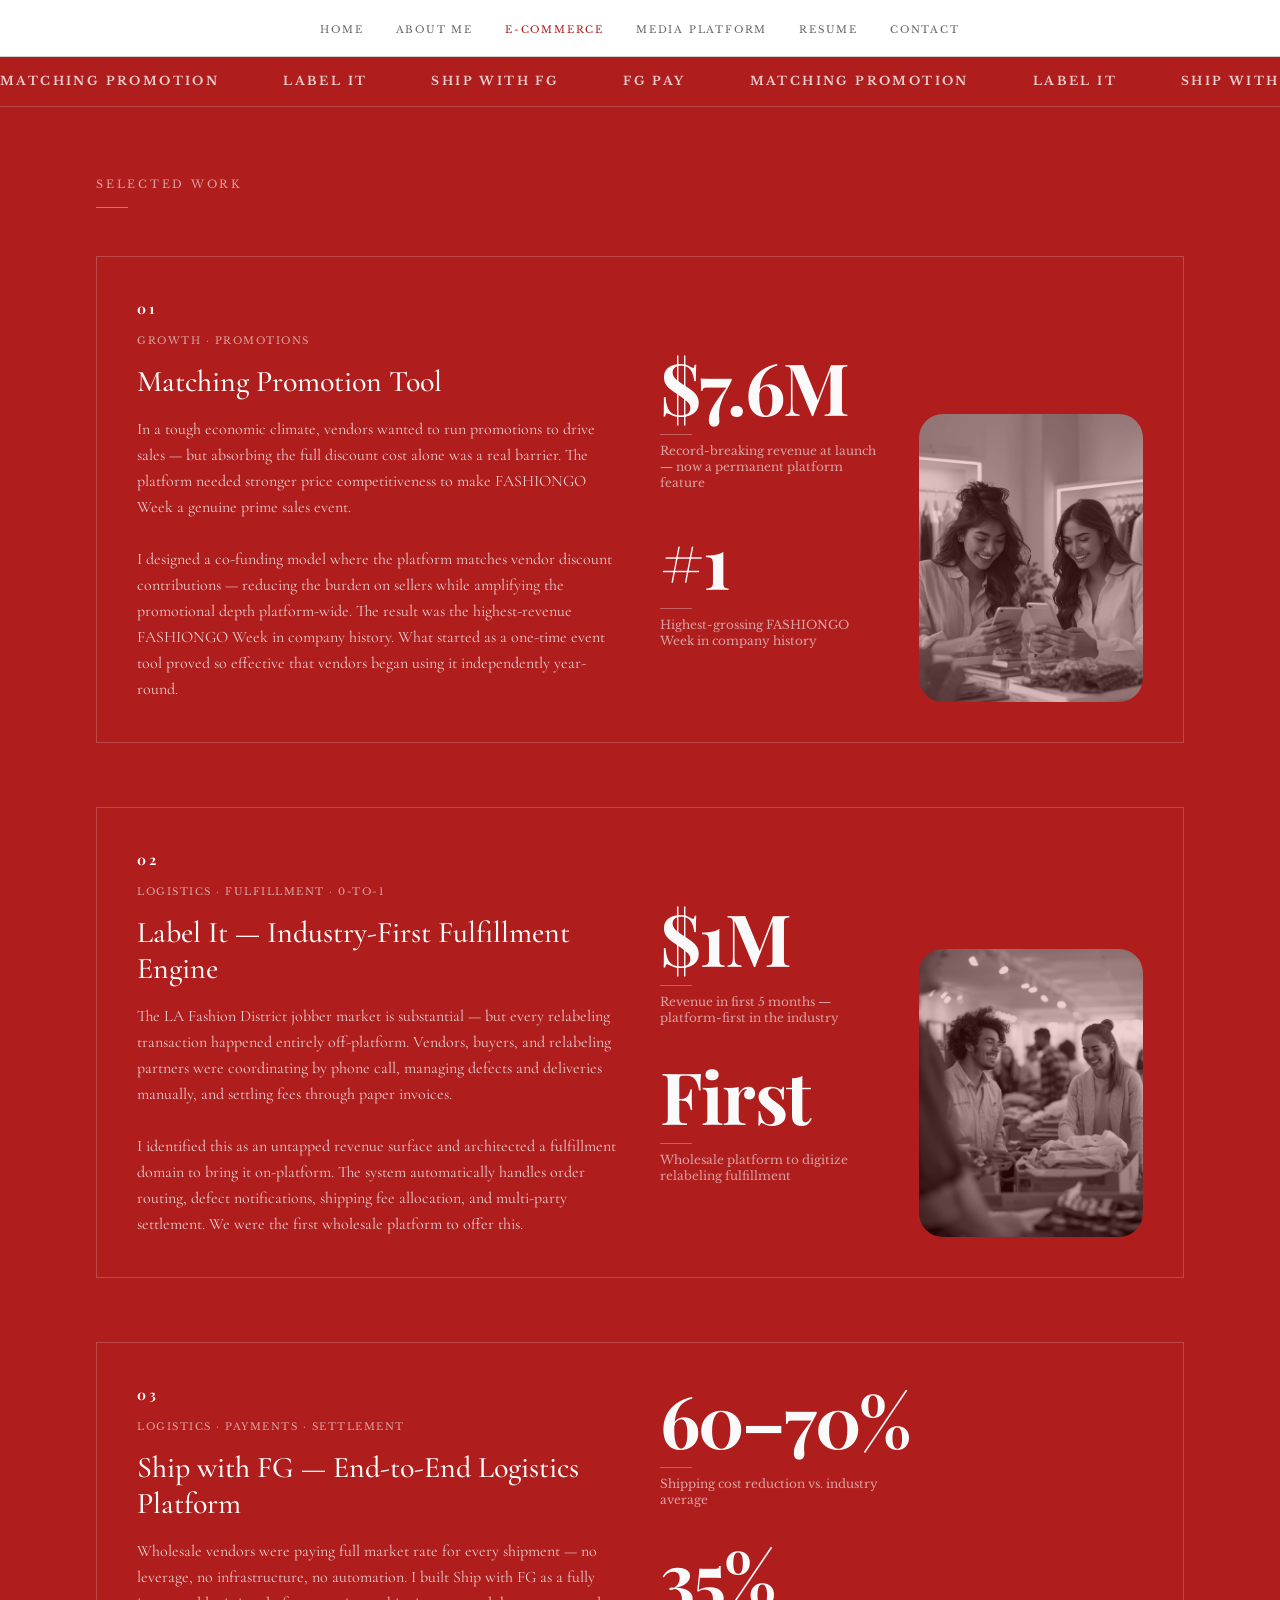
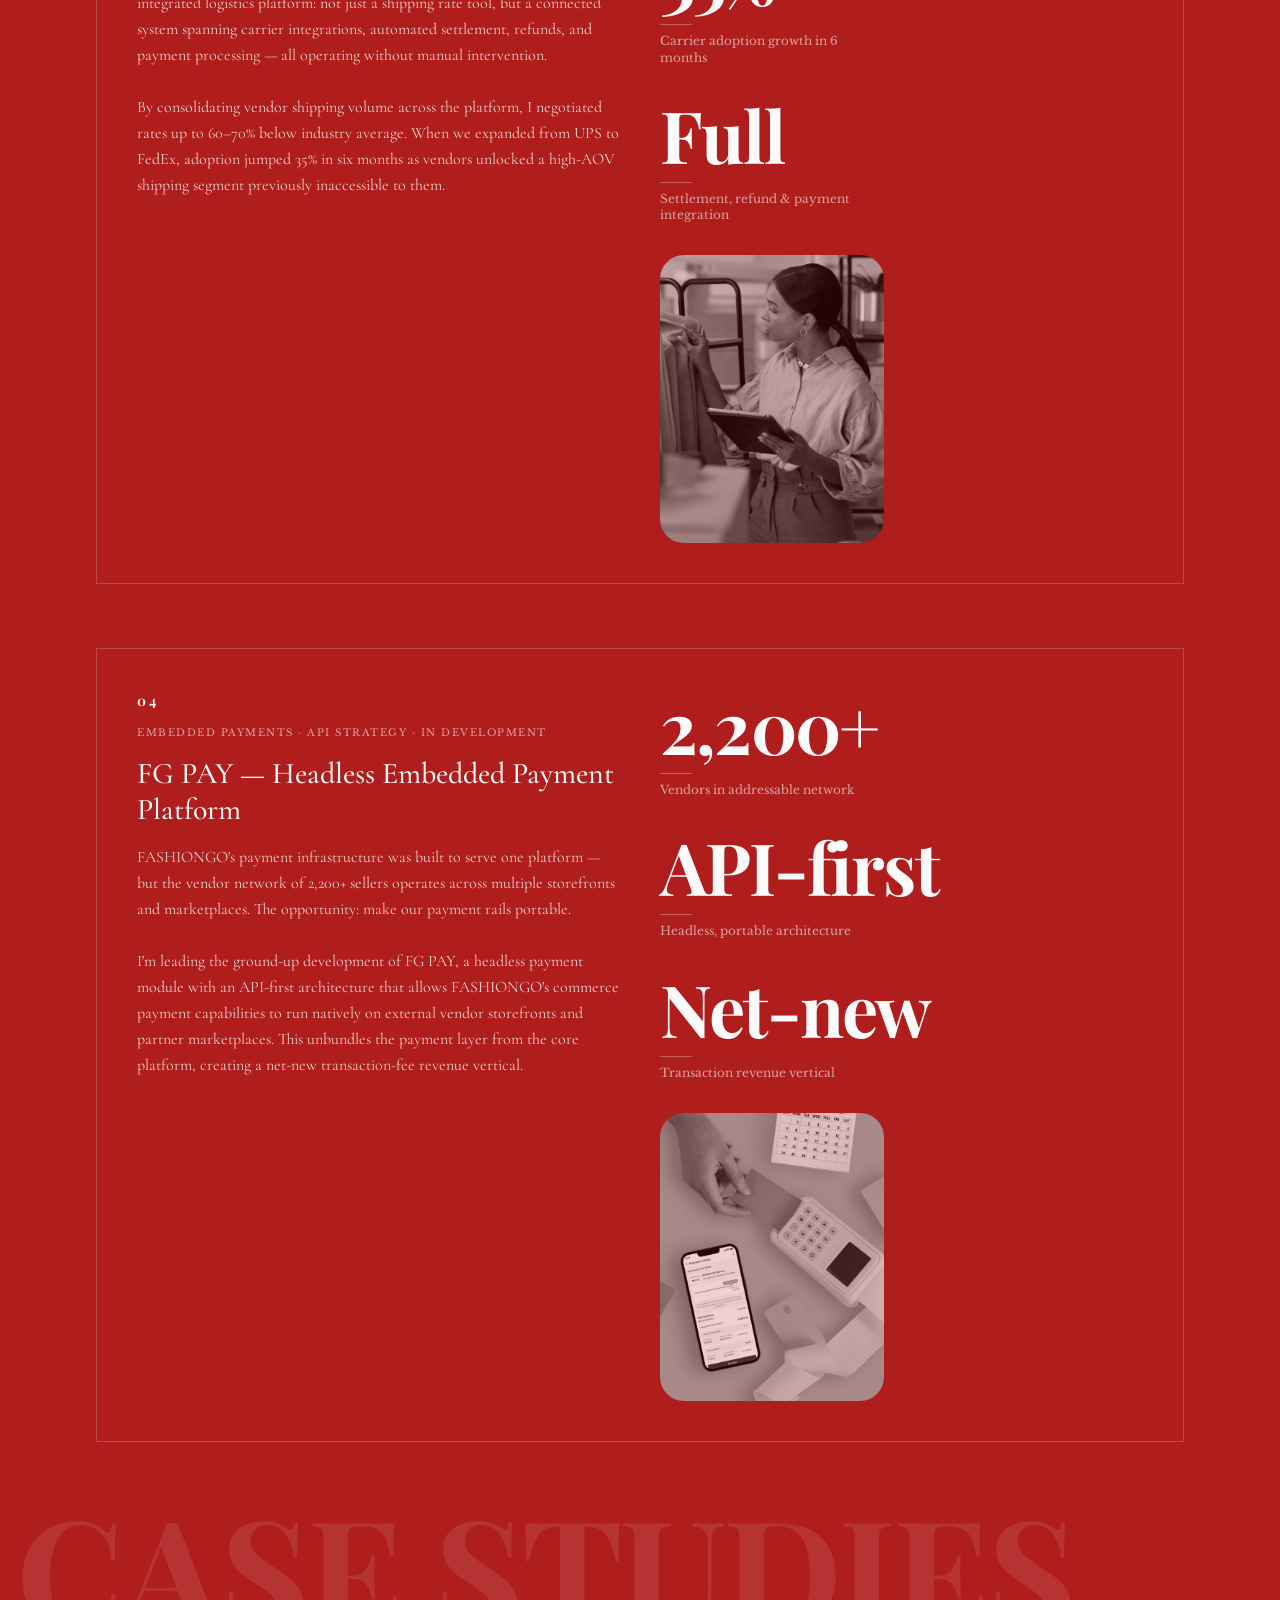
==== ecommerce/index.html @ 2a15b405 "Add portfolio site for GitHub Pages Static rebuild of the Lovable portfolio (Home, About, E-commerce" ====
<!doctype html>
<html lang="en">
<head>
  <meta charset="UTF-8">
  <meta name="viewport" content="width=device-width, initial-scale=1.0">
  <title>E-Commerce Case Studies | Jennie Ryu</title>
  <meta name="description" content="Jennie Ryu - Product Manager Portfolio. PM specializing in e-commerce, payment systems, subscription models, and content commerce.">
  <meta name="author" content="Youngjoo Jennie Ryu">
  <link rel="canonical" href="https://jennieryu.github.io/ecommerce/">
  <meta property="og:type" content="website">
  <meta property="og:url" content="https://jennieryu.github.io/ecommerce/">
  <meta property="og:title" content="E-Commerce Case Studies | Jennie Ryu">
  <meta property="og:description" content="Jennie Ryu - Product Manager Portfolio. PM specializing in e-commerce, payment systems, subscription models, and content commerce.">
  <meta property="og:image" content="https://jennieryu.github.io/og-image.png">
  <meta name="twitter:card" content="summary_large_image">
  <meta name="twitter:title" content="E-Commerce Case Studies | Jennie Ryu">
  <meta name="twitter:description" content="Jennie Ryu - Product Manager Portfolio. PM specializing in e-commerce, payment systems, subscription models, and content commerce.">
  <meta name="twitter:image" content="https://jennieryu.github.io/og-image.png">
  <link rel="icon" href="../favicon.ico">
  <link rel="preconnect" href="https://fonts.googleapis.com">
  <link rel="preconnect" href="https://fonts.gstatic.com" crossorigin>
  <link rel="stylesheet" href="https://fonts.googleapis.com/css2?family=Playfair+Display:ital,wght@0,400;0,500;0,600;0,700;0,800;0,900;1,400;1,500&family=Cormorant+Garamond:ital,wght@0,300;0,400;0,500;0,600;0,700;1,300;1,400&family=Libre+Baskerville:ital,wght@0,400;0,700;1,400&display=swap">
  <link rel="stylesheet" href="../assets/css/style.css">
  <script>document.documentElement.classList.add("js");</script>
</head>
<body class="ecommerce">
  <nav class="nav" aria-label="Main">
    <div class="nav__inner">
      <ul class="nav__list">
        <li><a class="nav__link" href="../">HOME</a></li>
        <li><a class="nav__link" href="../about/">ABOUT ME</a></li>
        <li><a class="nav__link is-active" aria-current="page" href="../ecommerce/">E-COMMERCE</a></li>
        <li><a class="nav__link" href="https://jennieryu.my.canva.site/youngjoo-ryu-media-platform" target="_blank" rel="noopener noreferrer">MEDIA PLATFORM</a></li>
        <li><a class="nav__link" href="../resume/">RESUME</a></li>
        <li><a class="nav__link" href="../contact/">CONTACT</a></li>
      </ul>
      <button class="nav__toggle" type="button" aria-label="Toggle menu" aria-expanded="false" aria-controls="mobile-menu">
        <svg class="icon-menu" width="18" height="18" viewBox="0 0 24 24" fill="none" stroke="currentColor" stroke-width="2" stroke-linecap="round" aria-hidden="true"><line x1="4" x2="20" y1="12" y2="12"/><line x1="4" x2="20" y1="6" y2="6"/><line x1="4" x2="20" y1="18" y2="18"/></svg>
        <svg class="icon-close" width="18" height="18" viewBox="0 0 24 24" fill="none" stroke="currentColor" stroke-width="2" stroke-linecap="round" aria-hidden="true"><path d="M18 6 6 18"/><path d="m6 6 12 12"/></svg>
      </button>
    </div>
    <div class="nav__mobile" id="mobile-menu">
      <ul>
        <li><a class="nav__link" href="../">HOME</a></li>
        <li><a class="nav__link" href="../about/">ABOUT ME</a></li>
        <li><a class="nav__link is-active" aria-current="page" href="../ecommerce/">E-COMMERCE</a></li>
        <li><a class="nav__link" href="https://jennieryu.my.canva.site/youngjoo-ryu-media-platform" target="_blank" rel="noopener noreferrer">MEDIA PLATFORM</a></li>
        <li><a class="nav__link" href="../resume/">RESUME</a></li>
        <li><a class="nav__link" href="../contact/">CONTACT</a></li>
      </ul>
    </div>
  </nav>

  <main class="page">
    <div class="marquee" aria-label="Jump to case study">
      <div class="marquee__track">
        <button class="marquee__item" type="button" data-scroll-to="matching-promotion">Matching Promotion</button>
        <button class="marquee__item" type="button" data-scroll-to="label-it">Label It</button>
        <button class="marquee__item" type="button" data-scroll-to="ship-with-fg">Ship with FG</button>
        <button class="marquee__item" type="button" data-scroll-to="fg-pay">FG Pay</button>
        <button class="marquee__item" type="button" data-scroll-to="matching-promotion" tabindex="-1" aria-hidden="true">Matching Promotion</button>
        <button class="marquee__item" type="button" data-scroll-to="label-it" tabindex="-1" aria-hidden="true">Label It</button>
        <button class="marquee__item" type="button" data-scroll-to="ship-with-fg" tabindex="-1" aria-hidden="true">Ship with FG</button>
        <button class="marquee__item" type="button" data-scroll-to="fg-pay" tabindex="-1" aria-hidden="true">FG Pay</button>
        <button class="marquee__item" type="button" data-scroll-to="matching-promotion" tabindex="-1" aria-hidden="true">Matching Promotion</button>
        <button class="marquee__item" type="button" data-scroll-to="label-it" tabindex="-1" aria-hidden="true">Label It</button>
        <button class="marquee__item" type="button" data-scroll-to="ship-with-fg" tabindex="-1" aria-hidden="true">Ship with FG</button>
        <button class="marquee__item" type="button" data-scroll-to="fg-pay" tabindex="-1" aria-hidden="true">FG Pay</button>
      </div>
    </div>

    <div class="eyebrow anim"><span>Selected Work</span></div>

    <div class="cases">
      <article class="case reveal" id="matching-promotion">
        <div class="case__body">
          <span class="case__num">01</span>
          <p class="case__tags">Growth · Promotions</p>
          <h3 class="case__title">Matching Promotion Tool</h3>
          <p class="case__text">In a tough economic climate, vendors wanted to run promotions to drive sales — but absorbing the full discount cost alone was a real barrier. The platform needed stronger price competitiveness to make FASHIONGO Week a genuine prime sales event.</p>
          <p class="case__text">I designed a co-funding model where the platform matches vendor discount contributions — reducing the burden on sellers while amplifying the promotional depth platform-wide. The result was the highest-revenue FASHIONGO Week in company history. What started as a one-time event tool proved so effective that vendors began using it independently year-round.</p>
        </div>
        <div class="case__aside">
          <div class="case__metrics">
            <div class="metric"><span class="metric__value">$7.6M</span><p class="metric__label">Record-breaking revenue at launch — now a permanent platform feature</p></div>
            <div class="metric"><span class="metric__value">#1</span><p class="metric__label">Highest-grossing FASHIONGO Week in company history</p></div>
          </div>
          <div class="case__media">
            <img src="../assets/img/case-matching-promo.jpg" alt="Matching Promotion Tool" loading="lazy">
          </div>
        </div>
      </article>
      <article class="case reveal" id="label-it">
        <div class="case__body">
          <span class="case__num">02</span>
          <p class="case__tags">Logistics · Fulfillment · 0-to-1</p>
          <h3 class="case__title">Label It — Industry-First Fulfillment Engine</h3>
          <p class="case__text">The LA Fashion District jobber market is substantial — but every relabeling transaction happened entirely off-platform. Vendors, buyers, and relabeling partners were coordinating by phone call, managing defects and deliveries manually, and settling fees through paper invoices.</p>
          <p class="case__text">I identified this as an untapped revenue surface and architected a fulfillment domain to bring it on-platform. The system automatically handles order routing, defect notifications, shipping fee allocation, and multi-party settlement. We were the first wholesale platform to offer this.</p>
        </div>
        <div class="case__aside">
          <div class="case__metrics">
            <div class="metric"><span class="metric__value">$1M</span><p class="metric__label">Revenue in first 5 months — platform-first in the industry</p></div>
            <div class="metric"><span class="metric__value">First</span><p class="metric__label">Wholesale platform to digitize relabeling fulfillment</p></div>
          </div>
          <div class="case__media">
            <img src="../assets/img/case-label-it.jpg" alt="Label It — Industry-First Fulfillment Engine" loading="lazy">
          </div>
        </div>
      </article>
      <article class="case reveal" id="ship-with-fg">
        <div class="case__body">
          <span class="case__num">03</span>
          <p class="case__tags">Logistics · Payments · Settlement</p>
          <h3 class="case__title">Ship with FG — End-to-End Logistics Platform</h3>
          <p class="case__text">Wholesale vendors were paying full market rate for every shipment — no leverage, no infrastructure, no automation. I built Ship with FG as a fully integrated logistics platform: not just a shipping rate tool, but a connected system spanning carrier integrations, automated settlement, refunds, and payment processing — all operating without manual intervention.</p>
          <p class="case__text">By consolidating vendor shipping volume across the platform, I negotiated rates up to 60–70% below industry average. When we expanded from UPS to FedEx, adoption jumped 35% in six months as vendors unlocked a high-AOV shipping segment previously inaccessible to them.</p>
        </div>
        <div class="case__aside">
          <div class="case__metrics">
            <div class="metric"><span class="metric__value">60–70%</span><p class="metric__label">Shipping cost reduction vs. industry average</p></div>
            <div class="metric"><span class="metric__value">35%</span><p class="metric__label">Carrier adoption growth in 6 months</p></div>
            <div class="metric"><span class="metric__value">Full</span><p class="metric__label">Settlement, refund &amp; payment integration</p></div>
          </div>
          <div class="case__media">
            <img src="../assets/img/case-ship-fg.png" alt="Ship with FG — End-to-End Logistics Platform" loading="lazy">
          </div>
        </div>
      </article>
      <article class="case reveal" id="fg-pay">
        <div class="case__body">
          <span class="case__num">04</span>
          <p class="case__tags">Embedded Payments · API Strategy · In Development</p>
          <h3 class="case__title">FG PAY — Headless Embedded Payment Platform</h3>
          <p class="case__text">FASHIONGO's payment infrastructure was built to serve one platform — but the vendor network of 2,200+ sellers operates across multiple storefronts and marketplaces. The opportunity: make our payment rails portable.</p>
          <p class="case__text">I'm leading the ground-up development of FG PAY, a headless payment module with an API-first architecture that allows FASHIONGO's commerce payment capabilities to run natively on external vendor storefronts and partner marketplaces. This unbundles the payment layer from the core platform, creating a net-new transaction-fee revenue vertical.</p>
        </div>
        <div class="case__aside">
          <div class="case__metrics">
            <div class="metric"><span class="metric__value">2,200+</span><p class="metric__label">Vendors in addressable network</p></div>
            <div class="metric"><span class="metric__value">API-first</span><p class="metric__label">Headless, portable architecture</p></div>
            <div class="metric"><span class="metric__value">Net-new</span><p class="metric__label">Transaction revenue vertical</p></div>
          </div>
          <div class="case__media">
            <img src="../assets/img/case-fg-pay.png" alt="FG PAY — Headless Embedded Payment Platform" loading="lazy">
          </div>
        </div>
      </article>
    </div>

    <div class="bleed anim" style="--delay: 0.2s; --from-y: 60px">
      <h1 class="bleed__title">Case Studies</h1>
    </div>
  </main>

  <script src="../assets/js/main.js"></script>
</body>
</html>
---- assets/css/style.css ----
/* ==========================================================================
   Jennie Ryu — Product Manager Portfolio
   ========================================================================== */

:root {
  --bg: #ffffff;
  --fg: #262626;
  --primary: #af1d1d;
  --primary-fg: #fafafa;
  --muted-fg: #666666;
  --border: #d1d1d1;

  --font-display: "Playfair Display", serif;
  --font-body: "Cormorant Garamond", serif;
  --font-accent: "Libre Baskerville", serif;

  --nav-h: 56px;
  --gutter: 24px;
  --ease: cubic-bezier(0.22, 1, 0.36, 1);
}

@media (min-width: 768px) {
  :root { --gutter: 64px; }
}

@media (min-width: 1024px) {
  :root { --gutter: 96px; }
}

*,
*::before,
*::after {
  box-sizing: border-box;
  margin: 0;
  padding: 0;
}

html {
  -webkit-text-size-adjust: 100%;
  scroll-behavior: smooth;
}

body {
  background: var(--bg);
  color: var(--fg);
  font-family: var(--font-body);
  line-height: 1.5;
  -webkit-font-smoothing: antialiased;
  -moz-osx-font-smoothing: grayscale;
  overflow-x: hidden;
}

img {
  display: block;
  max-width: 100%;
}

a {
  color: inherit;
  text-decoration: none;
}

button {
  font: inherit;
  color: inherit;
  background: none;
  border: 0;
  cursor: pointer;
}

ul {
  list-style: none;
}

:focus-visible {
  outline: 1px solid var(--primary);
  outline-offset: 4px;
}

/* --------------------------------------------------------------------------
   Navigation
   -------------------------------------------------------------------------- */

.nav {
  position: fixed;
  top: 0;
  left: 0;
  right: 0;
  z-index: 50;
  background: var(--bg);
  border-bottom: 1px solid var(--border);
}

.nav__inner {
  max-width: 1280px;
  height: var(--nav-h);
  margin: 0 auto;
  padding: 0 24px;
  display: flex;
  align-items: center;
  justify-content: space-between;
}

.nav__list {
  display: none;
  width: 100%;
  align-items: center;
  justify-content: center;
  gap: 32px;
}

.nav__link {
  font-family: var(--font-accent);
  font-size: 10px;
  letter-spacing: 0.18em;
  color: var(--muted-fg);
  transition: color 0.3s;
}

.nav__link:hover,
.nav__link.is-active {
  color: var(--primary);
}

.nav__toggle {
  display: flex;
  margin-left: auto;
  color: var(--fg);
}

.nav__toggle .icon-close,
.nav.is-open .nav__toggle .icon-menu {
  display: none;
}

.nav.is-open .nav__toggle .icon-close {
  display: block;
}

.nav__mobile {
  display: none;
  background: var(--bg);
  border-bottom: 1px solid var(--border);
  padding: 8px 24px 24px;
}

.nav.is-open .nav__mobile {
  display: block;
}

.nav__mobile ul {
  display: flex;
  flex-direction: column;
  gap: 20px;
}

@media (min-width: 768px) {
  .nav__inner { padding: 0 48px; }
  .nav__list { display: flex; }
  .nav__toggle,
  .nav.is-open .nav__mobile { display: none; }
}

/* --------------------------------------------------------------------------
   Shared building blocks
   -------------------------------------------------------------------------- */

.page {
  min-height: 100vh;
  min-height: 100svh;
  padding-top: var(--nav-h);
  display: flex;
  flex-direction: column;
}

.page__body {
  flex: 1;
  padding: 48px var(--gutter) 0;
}

@media (min-width: 768px) {
  .page__body { padding-top: 80px; }
}

.btn {
  display: inline-block;
  font-family: var(--font-accent);
  font-size: 11px;
  letter-spacing: 0.2em;
  text-transform: uppercase;
  color: var(--primary);
  border: 1px solid var(--primary);
  padding: 14px 40px;
  transition: background-color 0.3s, color 0.3s;
}

.btn:hover {
  background: var(--primary);
  color: var(--primary-fg);
}

.lead {
  font-family: var(--font-body);
  font-size: 18px;
  line-height: 1.625;
  color: var(--muted-fg);
  text-align: justify;
}

.lead + .lead {
  margin-top: 24px;
}

@media (min-width: 768px) {
  .lead { font-size: 20px; line-height: 28px; }
}

@media (min-width: 1024px) {
  .lead { font-size: 24px; line-height: 32px; }
}

/* Oversized title that bleeds off the bottom of the page */
.bleed {
  overflow: hidden;
  padding: 0 16px;
}

.bleed__title {
  font-family: var(--font-display);
  font-weight: 700;
  line-height: 0.82;
  letter-spacing: -0.02em;
  text-transform: uppercase;
  white-space: nowrap;
  color: var(--primary);
  font-size: 18vw;
}

/* --------------------------------------------------------------------------
   Motion
   -------------------------------------------------------------------------- */

@keyframes fade-up {
  from { opacity: 0; transform: translateY(var(--from-y, 30px)); }
  to { opacity: 1; transform: none; }
}

@keyframes fade-down {
  from { opacity: 0; transform: translateY(-30px); }
  to { opacity: 1; transform: none; }
}

@keyframes fade-in {
  from { opacity: 0; }
  to { opacity: 1; }
}

@keyframes slide-in {
  from { opacity: 0; transform: translateX(-40px); }
  to { opacity: 1; transform: none; }
}

@keyframes zoom-in {
  from { opacity: 0; transform: scale(var(--from-scale, 0.9)); }
  to { opacity: 1; transform: none; }
}

@keyframes grow-x {
  from { transform: scaleX(0); }
  to { transform: none; }
}

@keyframes grow-y {
  from { transform: scaleY(0); }
  to { transform: none; }
}

@keyframes spin-in {
  from { opacity: 0; transform: rotate(0deg); }
  to { opacity: 1; transform: rotate(45deg); }
}

@keyframes circle-in {
  from { opacity: 0; transform: scale(0.8); }
  to { opacity: 0.08; transform: none; }
}

@keyframes marquee {
  from { transform: translateX(0); }
  to { transform: translateX(-33.3333%); }
}

.anim {
  animation: var(--anim, fade-up) var(--dur, 0.9s) var(--ease) var(--delay, 0s) both;
}

/* Scroll-triggered reveal (only hides content when JS is running) */
.js .reveal {
  opacity: 0;
  transform: translateY(40px);
  transition: opacity 0.8s var(--ease), transform 0.8s var(--ease);
}

.js .reveal.is-visible {
  opacity: 1;
  transform: none;
}

@media (prefers-reduced-motion: reduce) {
  html { scroll-behavior: auto; }
  .anim { animation: none; }
  .js .reveal { opacity: 1; transform: none; transition: none; }
  .marquee__track { animation: none; }
}

/* --------------------------------------------------------------------------
   Home
   -------------------------------------------------------------------------- */

.hero {
  position: relative;
  min-height: 100vh;
  min-height: 100svh;
  padding-top: var(--nav-h);
  display: flex;
  flex-direction: column;
  justify-content: space-between;
  overflow: hidden;
}

.hero__deco {
  position: absolute;
  pointer-events: none;
}

.hero__deco--h,
.hero__deco--v {
  top: 112px;
  left: var(--gutter);
  background: var(--primary);
}

.hero__deco--h {
  width: 64px;
  height: 1px;
  transform-origin: left;
  --anim: grow-x;
  --dur: 1.2s;
  --delay: 0.3s;
}

.hero__deco--v {
  width: 1px;
  height: 64px;
  transform-origin: top;
  --anim: grow-y;
  --dur: 1.2s;
  --delay: 0.5s;
}

.hero__deco--line {
  bottom: 48px;
  right: var(--gutter);
  width: 96px;
  height: 1px;
  background: rgba(38, 38, 38, 0.2);
  transform-origin: right;
  --anim: grow-x;
  --dur: 1.2s;
  --delay: 1s;
}

.hero__deco--diamond {
  top: 160px;
  right: 48px;
  width: 12px;
  height: 12px;
  border: 1px solid rgba(175, 29, 29, 0.4);
  transform: rotate(45deg);
  --anim: spin-in;
  --delay: 1.2s;
}

.hero__deco--circle {
  bottom: -80px;
  left: -80px;
  width: 400px;
  height: 400px;
  border-radius: 50%;
  background: var(--primary);
  opacity: 0.08;
  --anim: circle-in;
  --dur: 1.5s;
  --delay: 0.6s;
}

@media (min-width: 768px) {
  .hero__deco--diamond { right: 112px; }
}

.hero__headline {
  width: 100%;
  overflow: hidden;
  padding: 32px 16px 0;
}

.hero__title {
  font-family: var(--font-display);
  font-weight: 400;
  font-size: 9.6vw;
  line-height: 0.85;
  letter-spacing: -0.02em;
  text-align: center;
  text-transform: uppercase;
  white-space: nowrap;
}

.hero__title span {
  display: inline-block;
  --from-y: 40px;
}

.hero__main {
  flex: 1;
  display: flex;
  align-items: center;
  justify-content: center;
  padding: 48px var(--gutter) 72px;
}

.hero__grid {
  width: 100%;
  max-width: 896px;
  display: grid;
  grid-template-columns: 1fr;
  gap: 32px;
  align-items: center;
}

.hero__name {
  font-family: var(--font-display);
  font-weight: 400;
  font-size: 60px;
  line-height: 1.05;
  letter-spacing: 0.01em;
}

.hero__name > span {
  display: block;
}

.hero__name em {
  font-style: italic;
  font-weight: 300;
  color: var(--primary);
}

.hero__rule {
  width: 48px;
  height: 2px;
  margin-top: 20px;
  background: var(--primary);
  transform-origin: left;
  --anim: grow-x;
  --delay: 1s;
}

.hero__photo-wrap {
  display: flex;
  justify-content: center;
}

.hero__photo {
  position: relative;
  width: 288px;
}

.hero__photo-ring,
.hero__photo img {
  width: 100%;
  aspect-ratio: 3 / 4;
  border-radius: 50% / 45%;
}

.hero__photo-ring {
  position: absolute;
  top: -16px;
  right: -16px;
  border: 1px solid rgba(175, 29, 29, 0.2);
  --anim: zoom-in;
  --from-scale: 0.9;
  --dur: 1.2s;
  --delay: 0.8s;
}

.hero__photo img {
  position: relative;
  z-index: 1;
  height: auto;
  object-fit: cover;
  object-position: top;
}

@media (min-width: 768px) {
  .hero__headline { padding-top: 48px; }
  .hero__grid { grid-template-columns: 1fr 1fr; }
  .hero__name { font-size: 72px; line-height: 1; }
  .hero__photo-wrap { justify-content: flex-end; }
  .hero__photo { width: 320px; }
  .hero__photo-ring { top: -24px; right: -24px; }
}

@media (min-width: 1024px) {
  .hero__title { font-size: 9.8vw; }
  .hero__name { font-size: 96px; }
  .hero__photo { width: 384px; }
}

/* --------------------------------------------------------------------------
   About
   -------------------------------------------------------------------------- */

.about__intro {
  padding: 40px var(--gutter) 0;
}

.about__heading {
  font-family: var(--font-display);
  font-weight: 400;
  font-size: 30px;
  line-height: 1.1;
  letter-spacing: 0.01em;
}

.about__actions {
  margin-top: 24px;
  display: flex;
  flex-wrap: wrap;
  align-items: center;
  gap: 24px;
}

.about__body {
  flex: 1;
  padding: 40px var(--gutter) 0;
}

.about .bleed,
.resume .bleed {
  margin-top: 48px;
}

@media (min-width: 768px) {
  .about__intro,
  .about__body { padding-top: 64px; }
  .about__heading { font-size: 36px; line-height: 40px; }
  .about .bleed__title { font-size: 15vw; }
}

@media (min-width: 1024px) {
  .about__heading { font-size: 48px; line-height: 1; }
  .about .bleed__title { font-size: 14vw; }
}

/* --------------------------------------------------------------------------
   E-commerce / Case studies
   -------------------------------------------------------------------------- */

.ecommerce {
  background: var(--primary);
  color: var(--primary-fg);
}

.marquee {
  position: sticky;
  top: var(--nav-h);
  z-index: 40;
  overflow: hidden;
  background: var(--primary);
  border-bottom: 1px solid rgba(250, 250, 250, 0.2);
}

.marquee__track {
  display: flex;
  width: max-content;
  padding: 16px 0;
  white-space: nowrap;
  animation: marquee 12s linear infinite;
}

.marquee:hover .marquee__track {
  animation-play-state: paused;
}

.marquee__item {
  flex-shrink: 0;
  margin-right: 64px;
  font-family: var(--font-accent);
  font-size: 12px;
  font-weight: 700;
  letter-spacing: 0.2em;
  text-transform: uppercase;
  color: rgba(250, 250, 250, 0.8);
  transition: color 0.2s;
}

.marquee__item:hover {
  color: var(--primary-fg);
}

.eyebrow {
  padding: 40px var(--gutter) 0;
}

.eyebrow span {
  font-family: var(--font-accent);
  font-size: 11px;
  letter-spacing: 0.25em;
  text-transform: uppercase;
  color: rgba(250, 250, 250, 0.6);
}

.eyebrow::after {
  content: "";
  display: block;
  width: 32px;
  height: 1px;
  margin-top: 12px;
  background: rgba(250, 250, 250, 0.4);
}

.cases {
  flex: 1;
  padding: 40px var(--gutter) 64px;
  display: grid;
  gap: 48px;
}

.case {
  border: 1px solid rgba(250, 250, 250, 0.2);
  padding: 32px;
  display: grid;
  gap: 40px;
  scroll-margin-top: calc(var(--nav-h) + 72px);
}

.case__num {
  font-family: var(--font-display);
  font-size: 14px;
  font-weight: 700;
  letter-spacing: 0.2em;
}

.case__tags {
  margin-top: 12px;
  font-family: var(--font-accent);
  font-size: 10px;
  letter-spacing: 0.15em;
  text-transform: uppercase;
  color: rgba(250, 250, 250, 0.6);
}

.case__title {
  margin-top: 16px;
  font-family: var(--font-body);
  font-size: 24px;
  font-weight: 500;
  line-height: 1.25;
}

.case__text {
  margin-top: 16px;
  font-family: var(--font-body);
  font-size: 16px;
  line-height: 1.625;
  color: rgba(250, 250, 250, 0.8);
}

.case__text + .case__text {
  margin-top: 1.625em;
}

.case__aside {
  display: flex;
  flex-wrap: wrap;
  align-items: center;
  justify-content: space-between;
  gap: 32px;
}

.case__metrics {
  display: flex;
  flex-direction: column;
  gap: 32px;
}

.metric__value {
  display: block;
  font-family: var(--font-display);
  font-size: 48px;
  font-weight: 700;
  line-height: 1;
  letter-spacing: -0.025em;
}

.metric__value::after {
  content: "";
  display: block;
  width: 32px;
  height: 1px;
  margin: 12px 0 8px;
  background: rgba(250, 250, 250, 0.3);
}

.metric__label {
  max-width: 220px;
  font-family: var(--font-accent);
  font-size: 12px;
  line-height: 1.35;
  color: rgba(250, 250, 250, 0.6);
}

.case__media {
  width: 160px;
  height: 208px;
  margin-left: auto;
  align-self: flex-end;
  border-radius: 24px;
  overflow: hidden;
  opacity: 0.8;
}

.case__media img {
  width: 100%;
  height: 100%;
  object-fit: cover;
  filter: grayscale(1);
}

.ecommerce .bleed__title {
  font-size: 16vw;
  color: rgba(250, 250, 250, 0.1);
}

@media (min-width: 768px) {
  .eyebrow { padding-top: 64px; }
  .cases { padding-top: 48px; gap: 64px; }
  .case { grid-template-columns: 1fr 1fr; padding: 40px; }
  .case__title { font-size: 30px; line-height: 36px; }
  .metric__value { font-size: 60px; }
  .case__media { width: 224px; height: 288px; margin-left: 0; }
  .ecommerce .bleed__title { font-size: 14vw; }
}

@media (min-width: 1024px) {
  .metric__value { font-size: 72px; }
  .ecommerce .bleed__title { font-size: 12vw; }
}

/* --------------------------------------------------------------------------
   Resume
   -------------------------------------------------------------------------- */

.resume__grid {
  display: grid;
  gap: 64px;
}

.resume__heading {
  margin-bottom: 40px;
  font-family: var(--font-display);
  font-size: 24px;
  font-weight: 700;
  line-height: 32px;
  letter-spacing: 0.05em;
}

.timeline {
  display: grid;
  gap: 40px;
}

.timeline__item {
  border-left: 2px solid rgba(175, 29, 29, 0.4);
  padding-left: 24px;
}

.timeline__date {
  font-family: var(--font-accent);
  font-size: 10px;
  letter-spacing: 0.2em;
  text-transform: uppercase;
  color: var(--muted-fg);
}

.timeline__title {
  margin-top: 6px;
  font-family: var(--font-display);
  font-size: 18px;
  font-weight: 600;
  line-height: 1.55;
}

.timeline__meta {
  margin-top: 4px;
  font-family: var(--font-body);
  font-size: 16px;
  color: var(--muted-fg);
}

.timeline__meta--tight {
  margin-top: 2px;
}

.resume__download {
  margin-top: 48px;
}

.resume .bleed__title {
  font-size: 16vw;
}

@media (min-width: 768px) {
  .resume__heading { font-size: 30px; line-height: 36px; }
  .resume .bleed__title { font-size: 14vw; }
}

@media (min-width: 1024px) {
  .resume__grid { grid-template-columns: 1fr 1fr; gap: 96px; }
  .resume .bleed__title { font-size: 12vw; }
}

/* --------------------------------------------------------------------------
   Contact
   -------------------------------------------------------------------------- */

.contact__inner {
  max-width: 576px;
}

.contact__actions {
  margin-top: 48px;
}

.contact__email {
  display: inline-block;
  margin-top: 24px;
  font-family: var(--font-accent);
  font-size: 14px;
  letter-spacing: 0.1em;
  color: var(--muted-fg);
  transition: color 0.3s;
}

.contact__email:hover {
  color: var(--primary);
}

@media (min-width: 768px) {
  .contact .bleed__title { font-size: 16vw; }
}

@media (min-width: 1024px) {
  .contact .bleed__title { font-size: 14vw; }
}

/* --------------------------------------------------------------------------
   404
   -------------------------------------------------------------------------- */

.notfound__code {
  font-family: var(--font-display);
  font-size: 96px;
  line-height: 1;
  color: var(--primary);
}

.notfound__text {
  margin: 16px 0 40px;
}
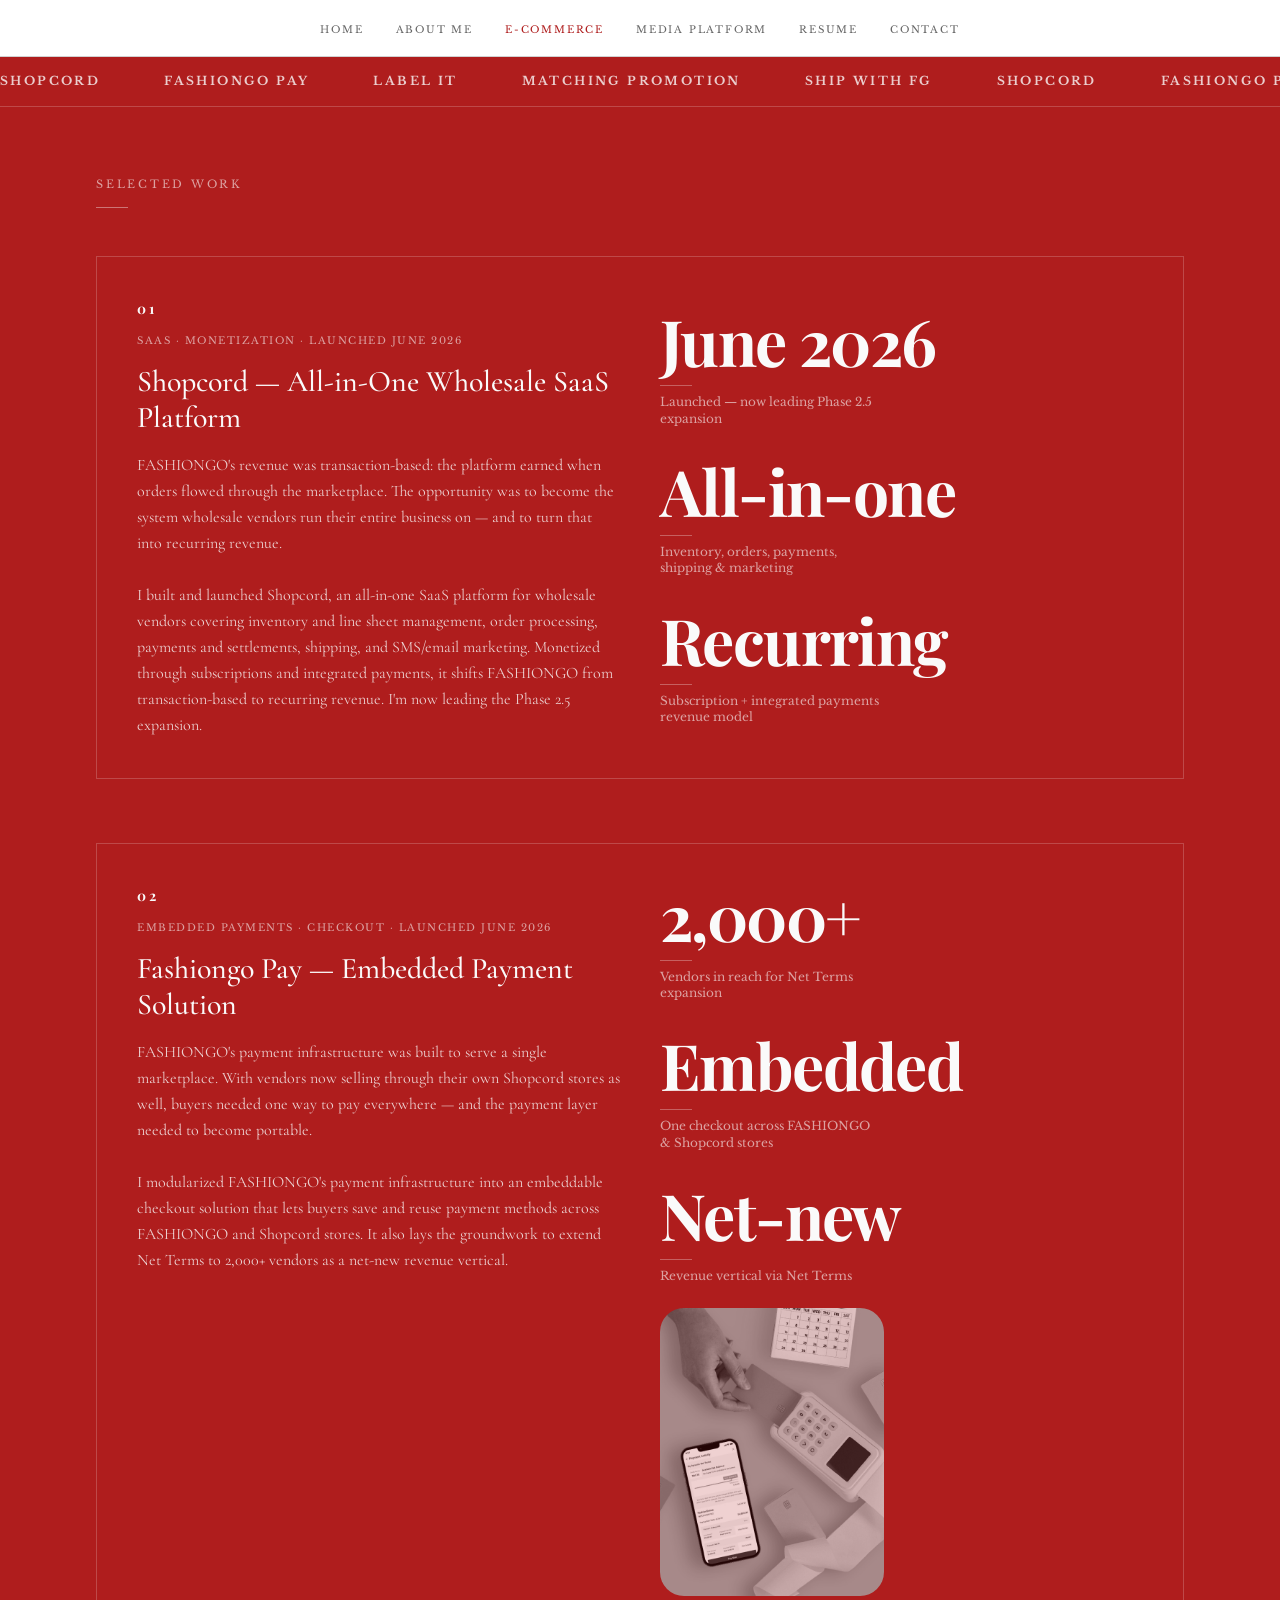
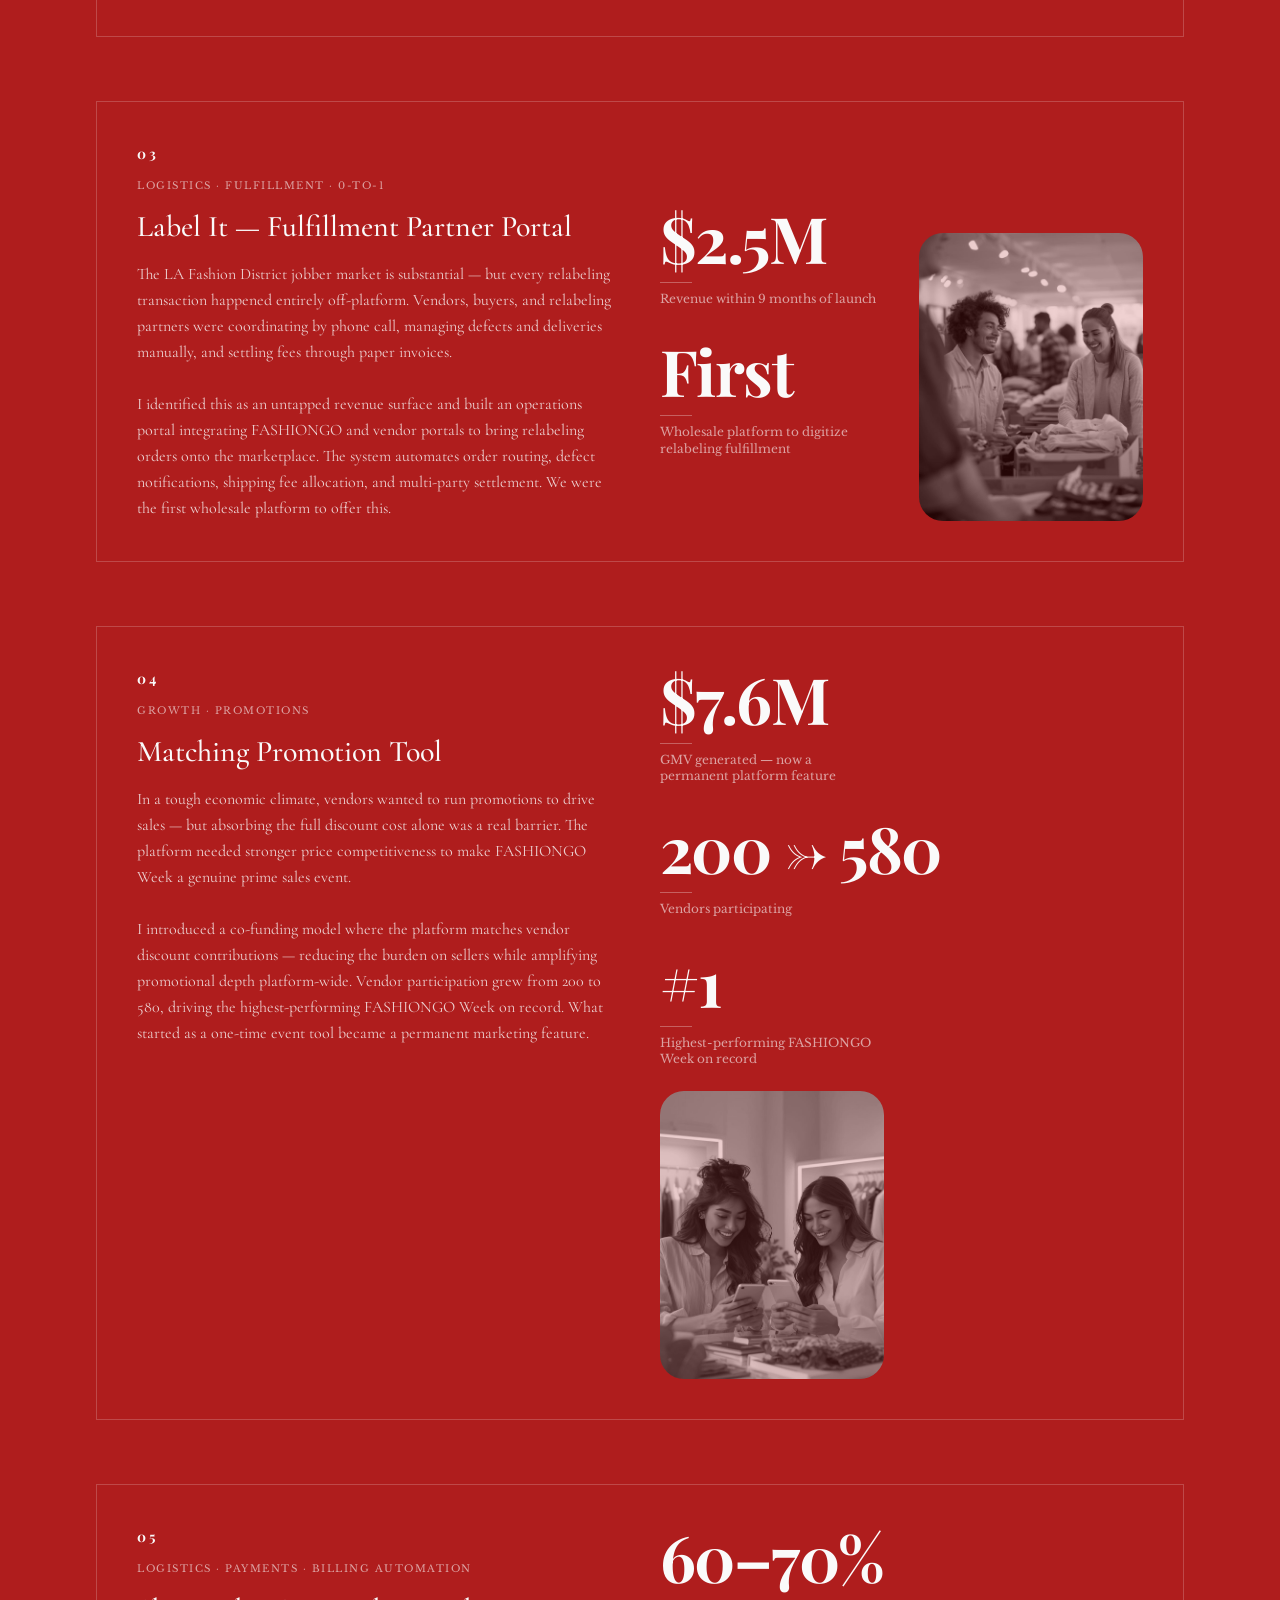
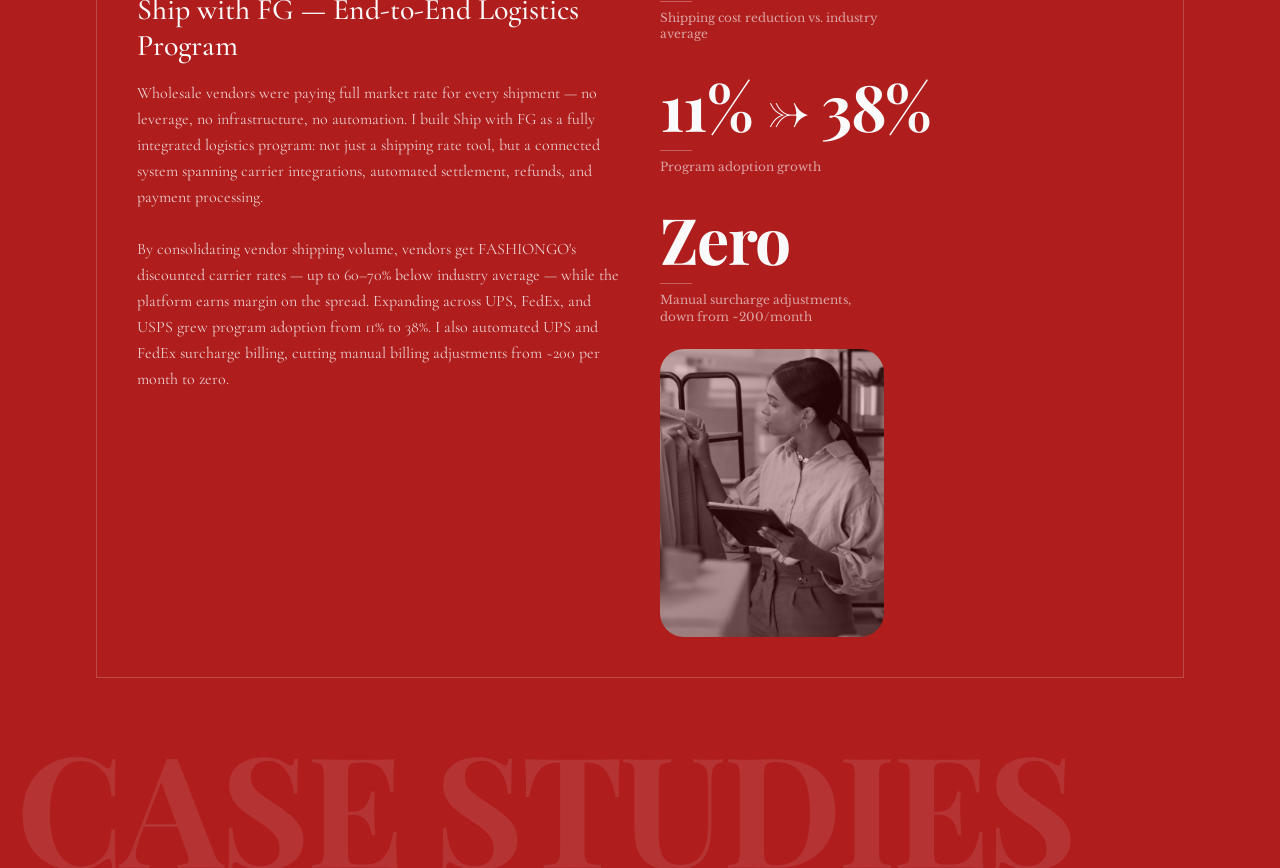
==== commit 41422d26: "Update content to latest resume - Replace downloadable resume PDF with the latest version - Add Shop" ====
--- a/ecommerce/index.html
+++ b/ecommerce/index.html
@@ -54,95 +54,115 @@
   <main class="page">
     <div class="marquee" aria-label="Jump to case study">
       <div class="marquee__track">
+        <button class="marquee__item" type="button" data-scroll-to="shopcord">Shopcord</button>
+        <button class="marquee__item" type="button" data-scroll-to="fashiongo-pay">Fashiongo Pay</button>
+        <button class="marquee__item" type="button" data-scroll-to="label-it">Label It</button>
         <button class="marquee__item" type="button" data-scroll-to="matching-promotion">Matching Promotion</button>
-        <button class="marquee__item" type="button" data-scroll-to="label-it">Label It</button>
         <button class="marquee__item" type="button" data-scroll-to="ship-with-fg">Ship with FG</button>
-        <button class="marquee__item" type="button" data-scroll-to="fg-pay">FG Pay</button>
+        <button class="marquee__item" type="button" data-scroll-to="shopcord" tabindex="-1" aria-hidden="true">Shopcord</button>
+        <button class="marquee__item" type="button" data-scroll-to="fashiongo-pay" tabindex="-1" aria-hidden="true">Fashiongo Pay</button>
+        <button class="marquee__item" type="button" data-scroll-to="label-it" tabindex="-1" aria-hidden="true">Label It</button>
         <button class="marquee__item" type="button" data-scroll-to="matching-promotion" tabindex="-1" aria-hidden="true">Matching Promotion</button>
+        <button class="marquee__item" type="button" data-scroll-to="ship-with-fg" tabindex="-1" aria-hidden="true">Ship with FG</button>
+        <button class="marquee__item" type="button" data-scroll-to="shopcord" tabindex="-1" aria-hidden="true">Shopcord</button>
+        <button class="marquee__item" type="button" data-scroll-to="fashiongo-pay" tabindex="-1" aria-hidden="true">Fashiongo Pay</button>
         <button class="marquee__item" type="button" data-scroll-to="label-it" tabindex="-1" aria-hidden="true">Label It</button>
+        <button class="marquee__item" type="button" data-scroll-to="matching-promotion" tabindex="-1" aria-hidden="true">Matching Promotion</button>
         <button class="marquee__item" type="button" data-scroll-to="ship-with-fg" tabindex="-1" aria-hidden="true">Ship with FG</button>
-        <button class="marquee__item" type="button" data-scroll-to="fg-pay" tabindex="-1" aria-hidden="true">FG Pay</button>
-        <button class="marquee__item" type="button" data-scroll-to="matching-promotion" tabindex="-1" aria-hidden="true">Matching Promotion</button>
-        <button class="marquee__item" type="button" data-scroll-to="label-it" tabindex="-1" aria-hidden="true">Label It</button>
-        <button class="marquee__item" type="button" data-scroll-to="ship-with-fg" tabindex="-1" aria-hidden="true">Ship with FG</button>
-        <button class="marquee__item" type="button" data-scroll-to="fg-pay" tabindex="-1" aria-hidden="true">FG Pay</button>
       </div>
     </div>
 
     <div class="eyebrow anim"><span>Selected Work</span></div>
 
     <div class="cases">
+      <article class="case reveal" id="shopcord">
+        <div class="case__body">
+          <span class="case__num">01</span>
+          <p class="case__tags">SaaS · Monetization · Launched June 2026</p>
+          <h3 class="case__title">Shopcord — All-in-One Wholesale SaaS Platform</h3>
+          <p class="case__text">FASHIONGO's revenue was transaction-based: the platform earned when orders flowed through the marketplace. The opportunity was to become the system wholesale vendors run their entire business on — and to turn that into recurring revenue.</p>
+          <p class="case__text">I built and launched Shopcord, an all-in-one SaaS platform for wholesale vendors covering inventory and line sheet management, order processing, payments and settlements, shipping, and SMS/email marketing. Monetized through subscriptions and integrated payments, it shifts FASHIONGO from transaction-based to recurring revenue. I'm now leading the Phase 2.5 expansion.</p>
+        </div>
+        <div class="case__aside">
+          <div class="case__metrics">
+            <div class="metric"><span class="metric__value">June 2026</span><p class="metric__label">Launched — now leading Phase 2.5 expansion</p></div>
+            <div class="metric"><span class="metric__value">All-in-one</span><p class="metric__label">Inventory, orders, payments, shipping &amp; marketing</p></div>
+            <div class="metric"><span class="metric__value">Recurring</span><p class="metric__label">Subscription + integrated payments revenue model</p></div>
+          </div>
+        </div>
+      </article>
+      <article class="case reveal" id="fashiongo-pay">
+        <div class="case__body">
+          <span class="case__num">02</span>
+          <p class="case__tags">Embedded Payments · Checkout · Launched June 2026</p>
+          <h3 class="case__title">Fashiongo Pay — Embedded Payment Solution</h3>
+          <p class="case__text">FASHIONGO's payment infrastructure was built to serve a single marketplace. With vendors now selling through their own Shopcord stores as well, buyers needed one way to pay everywhere — and the payment layer needed to become portable.</p>
+          <p class="case__text">I modularized FASHIONGO's payment infrastructure into an embeddable checkout solution that lets buyers save and reuse payment methods across FASHIONGO and Shopcord stores. It also lays the groundwork to extend Net Terms to 2,000+ vendors as a net-new revenue vertical.</p>
+        </div>
+        <div class="case__aside">
+          <div class="case__metrics">
+            <div class="metric"><span class="metric__value">2,000+</span><p class="metric__label">Vendors in reach for Net Terms expansion</p></div>
+            <div class="metric"><span class="metric__value">Embedded</span><p class="metric__label">One checkout across FASHIONGO &amp; Shopcord stores</p></div>
+            <div class="metric"><span class="metric__value">Net-new</span><p class="metric__label">Revenue vertical via Net Terms</p></div>
+          </div>
+          <div class="case__media">
+            <img src="../assets/img/case-fg-pay.png" alt="Fashiongo Pay — Embedded Payment Solution" loading="lazy">
+          </div>
+        </div>
+      </article>
+      <article class="case reveal" id="label-it">
+        <div class="case__body">
+          <span class="case__num">03</span>
+          <p class="case__tags">Logistics · Fulfillment · 0-to-1</p>
+          <h3 class="case__title">Label It — Fulfillment Partner Portal</h3>
+          <p class="case__text">The LA Fashion District jobber market is substantial — but every relabeling transaction happened entirely off-platform. Vendors, buyers, and relabeling partners were coordinating by phone call, managing defects and deliveries manually, and settling fees through paper invoices.</p>
+          <p class="case__text">I identified this as an untapped revenue surface and built an operations portal integrating FASHIONGO and vendor portals to bring relabeling orders onto the marketplace. The system automates order routing, defect notifications, shipping fee allocation, and multi-party settlement. We were the first wholesale platform to offer this.</p>
+        </div>
+        <div class="case__aside">
+          <div class="case__metrics">
+            <div class="metric"><span class="metric__value">$2.5M</span><p class="metric__label">Revenue within 9 months of launch</p></div>
+            <div class="metric"><span class="metric__value">First</span><p class="metric__label">Wholesale platform to digitize relabeling fulfillment</p></div>
+          </div>
+          <div class="case__media">
+            <img src="../assets/img/case-label-it.jpg" alt="Label It — Fulfillment Partner Portal" loading="lazy">
+          </div>
+        </div>
+      </article>
       <article class="case reveal" id="matching-promotion">
         <div class="case__body">
-          <span class="case__num">01</span>
+          <span class="case__num">04</span>
           <p class="case__tags">Growth · Promotions</p>
           <h3 class="case__title">Matching Promotion Tool</h3>
           <p class="case__text">In a tough economic climate, vendors wanted to run promotions to drive sales — but absorbing the full discount cost alone was a real barrier. The platform needed stronger price competitiveness to make FASHIONGO Week a genuine prime sales event.</p>
-          <p class="case__text">I designed a co-funding model where the platform matches vendor discount contributions — reducing the burden on sellers while amplifying the promotional depth platform-wide. The result was the highest-revenue FASHIONGO Week in company history. What started as a one-time event tool proved so effective that vendors began using it independently year-round.</p>
+          <p class="case__text">I introduced a co-funding model where the platform matches vendor discount contributions — reducing the burden on sellers while amplifying promotional depth platform-wide. Vendor participation grew from 200 to 580, driving the highest-performing FASHIONGO Week on record. What started as a one-time event tool became a permanent marketing feature.</p>
         </div>
         <div class="case__aside">
           <div class="case__metrics">
-            <div class="metric"><span class="metric__value">$7.6M</span><p class="metric__label">Record-breaking revenue at launch — now a permanent platform feature</p></div>
-            <div class="metric"><span class="metric__value">#1</span><p class="metric__label">Highest-grossing FASHIONGO Week in company history</p></div>
+            <div class="metric"><span class="metric__value">$7.6M</span><p class="metric__label">GMV generated — now a permanent platform feature</p></div>
+            <div class="metric"><span class="metric__value">200 → 580</span><p class="metric__label">Vendors participating</p></div>
+            <div class="metric"><span class="metric__value">#1</span><p class="metric__label">Highest-performing FASHIONGO Week on record</p></div>
           </div>
           <div class="case__media">
             <img src="../assets/img/case-matching-promo.jpg" alt="Matching Promotion Tool" loading="lazy">
           </div>
         </div>
       </article>
-      <article class="case reveal" id="label-it">
-        <div class="case__body">
-          <span class="case__num">02</span>
-          <p class="case__tags">Logistics · Fulfillment · 0-to-1</p>
-          <h3 class="case__title">Label It — Industry-First Fulfillment Engine</h3>
-          <p class="case__text">The LA Fashion District jobber market is substantial — but every relabeling transaction happened entirely off-platform. Vendors, buyers, and relabeling partners were coordinating by phone call, managing defects and deliveries manually, and settling fees through paper invoices.</p>
-          <p class="case__text">I identified this as an untapped revenue surface and architected a fulfillment domain to bring it on-platform. The system automatically handles order routing, defect notifications, shipping fee allocation, and multi-party settlement. We were the first wholesale platform to offer this.</p>
-        </div>
-        <div class="case__aside">
-          <div class="case__metrics">
-            <div class="metric"><span class="metric__value">$1M</span><p class="metric__label">Revenue in first 5 months — platform-first in the industry</p></div>
-            <div class="metric"><span class="metric__value">First</span><p class="metric__label">Wholesale platform to digitize relabeling fulfillment</p></div>
-          </div>
-          <div class="case__media">
-            <img src="../assets/img/case-label-it.jpg" alt="Label It — Industry-First Fulfillment Engine" loading="lazy">
-          </div>
-        </div>
-      </article>
       <article class="case reveal" id="ship-with-fg">
         <div class="case__body">
-          <span class="case__num">03</span>
-          <p class="case__tags">Logistics · Payments · Settlement</p>
-          <h3 class="case__title">Ship with FG — End-to-End Logistics Platform</h3>
-          <p class="case__text">Wholesale vendors were paying full market rate for every shipment — no leverage, no infrastructure, no automation. I built Ship with FG as a fully integrated logistics platform: not just a shipping rate tool, but a connected system spanning carrier integrations, automated settlement, refunds, and payment processing — all operating without manual intervention.</p>
-          <p class="case__text">By consolidating vendor shipping volume across the platform, I negotiated rates up to 60–70% below industry average. When we expanded from UPS to FedEx, adoption jumped 35% in six months as vendors unlocked a high-AOV shipping segment previously inaccessible to them.</p>
+          <span class="case__num">05</span>
+          <p class="case__tags">Logistics · Payments · Billing Automation</p>
+          <h3 class="case__title">Ship with FG — End-to-End Logistics Program</h3>
+          <p class="case__text">Wholesale vendors were paying full market rate for every shipment — no leverage, no infrastructure, no automation. I built Ship with FG as a fully integrated logistics program: not just a shipping rate tool, but a connected system spanning carrier integrations, automated settlement, refunds, and payment processing.</p>
+          <p class="case__text">By consolidating vendor shipping volume, vendors get FASHIONGO's discounted carrier rates — up to 60–70% below industry average — while the platform earns margin on the spread. Expanding across UPS, FedEx, and USPS grew program adoption from 11% to 38%. I also automated UPS and FedEx surcharge billing, cutting manual billing adjustments from ~200 per month to zero.</p>
         </div>
         <div class="case__aside">
           <div class="case__metrics">
             <div class="metric"><span class="metric__value">60–70%</span><p class="metric__label">Shipping cost reduction vs. industry average</p></div>
-            <div class="metric"><span class="metric__value">35%</span><p class="metric__label">Carrier adoption growth in 6 months</p></div>
-            <div class="metric"><span class="metric__value">Full</span><p class="metric__label">Settlement, refund &amp; payment integration</p></div>
+            <div class="metric"><span class="metric__value">11% → 38%</span><p class="metric__label">Program adoption growth</p></div>
+            <div class="metric"><span class="metric__value">Zero</span><p class="metric__label">Manual surcharge adjustments, down from ~200/month</p></div>
           </div>
           <div class="case__media">
-            <img src="../assets/img/case-ship-fg.png" alt="Ship with FG — End-to-End Logistics Platform" loading="lazy">
-          </div>
-        </div>
-      </article>
-      <article class="case reveal" id="fg-pay">
-        <div class="case__body">
-          <span class="case__num">04</span>
-          <p class="case__tags">Embedded Payments · API Strategy · In Development</p>
-          <h3 class="case__title">FG PAY — Headless Embedded Payment Platform</h3>
-          <p class="case__text">FASHIONGO's payment infrastructure was built to serve one platform — but the vendor network of 2,200+ sellers operates across multiple storefronts and marketplaces. The opportunity: make our payment rails portable.</p>
-          <p class="case__text">I'm leading the ground-up development of FG PAY, a headless payment module with an API-first architecture that allows FASHIONGO's commerce payment capabilities to run natively on external vendor storefronts and partner marketplaces. This unbundles the payment layer from the core platform, creating a net-new transaction-fee revenue vertical.</p>
-        </div>
-        <div class="case__aside">
-          <div class="case__metrics">
-            <div class="metric"><span class="metric__value">2,200+</span><p class="metric__label">Vendors in addressable network</p></div>
-            <div class="metric"><span class="metric__value">API-first</span><p class="metric__label">Headless, portable architecture</p></div>
-            <div class="metric"><span class="metric__value">Net-new</span><p class="metric__label">Transaction revenue vertical</p></div>
-          </div>
-          <div class="case__media">
-            <img src="../assets/img/case-fg-pay.png" alt="FG PAY — Headless Embedded Payment Platform" loading="lazy">
+            <img src="../assets/img/case-ship-fg.png" alt="Ship with FG — End-to-End Logistics Program" loading="lazy">
           </div>
         </div>
       </article>
--- a/assets/css/style.css
+++ b/assets/css/style.css
@@ -685,7 +685,7 @@
   flex-wrap: wrap;
   align-items: center;
   justify-content: space-between;
-  gap: 32px;
+  gap: 24px;
 }
 
 .case__metrics {
@@ -753,7 +753,7 @@
 }
 
 @media (min-width: 1024px) {
-  .metric__value { font-size: 72px; }
+  .metric__value { font-size: 64px; }
   .ecommerce .bleed__title { font-size: 12vw; }
 }
 
@@ -810,6 +810,28 @@
 
 .timeline__meta--tight {
   margin-top: 2px;
+}
+
+.resume__heading--spaced {
+  margin-top: 64px;
+}
+
+.skills {
+  display: grid;
+  gap: 24px;
+}
+
+.skill {
+  border-left: 2px solid rgba(175, 29, 29, 0.4);
+  padding-left: 24px;
+}
+
+.skill__list {
+  margin-top: 6px;
+  font-family: var(--font-body);
+  font-size: 16px;
+  line-height: 1.5;
+  color: var(--muted-fg);
 }
 
 .resume__download {
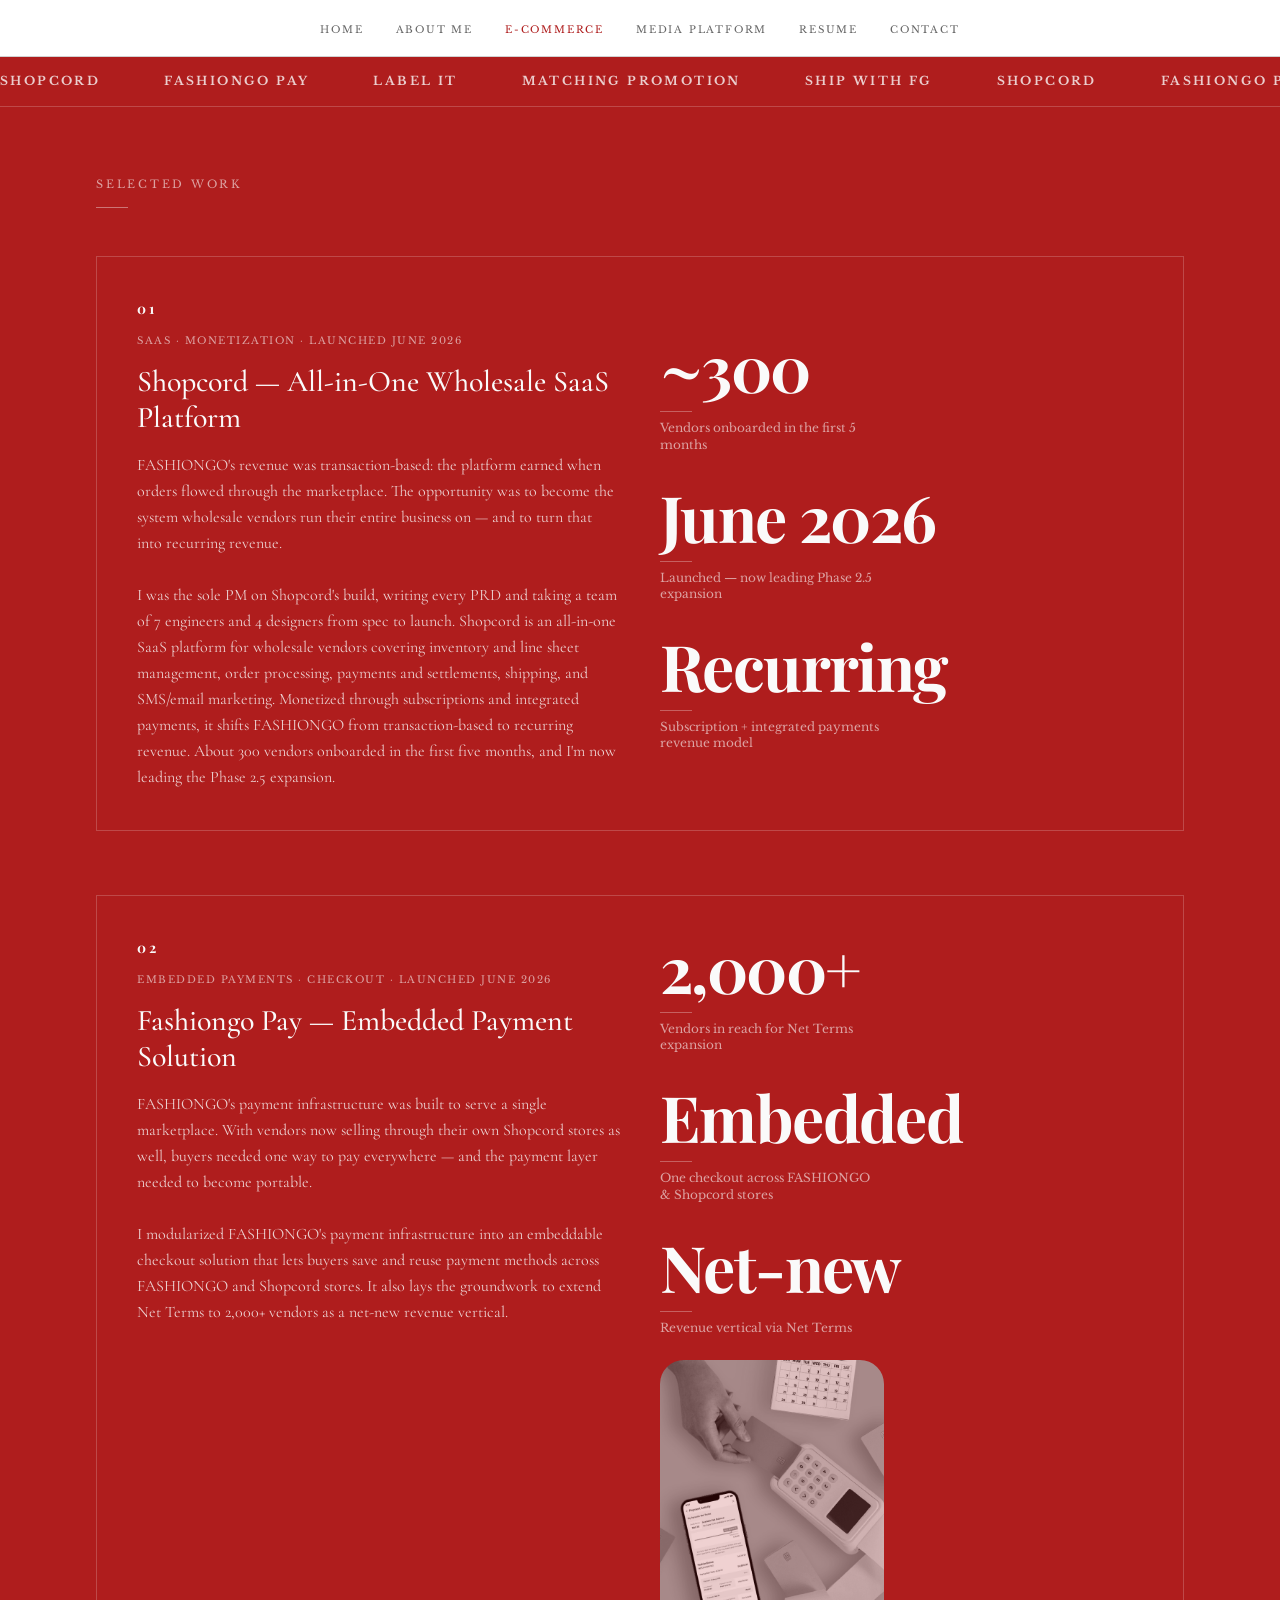
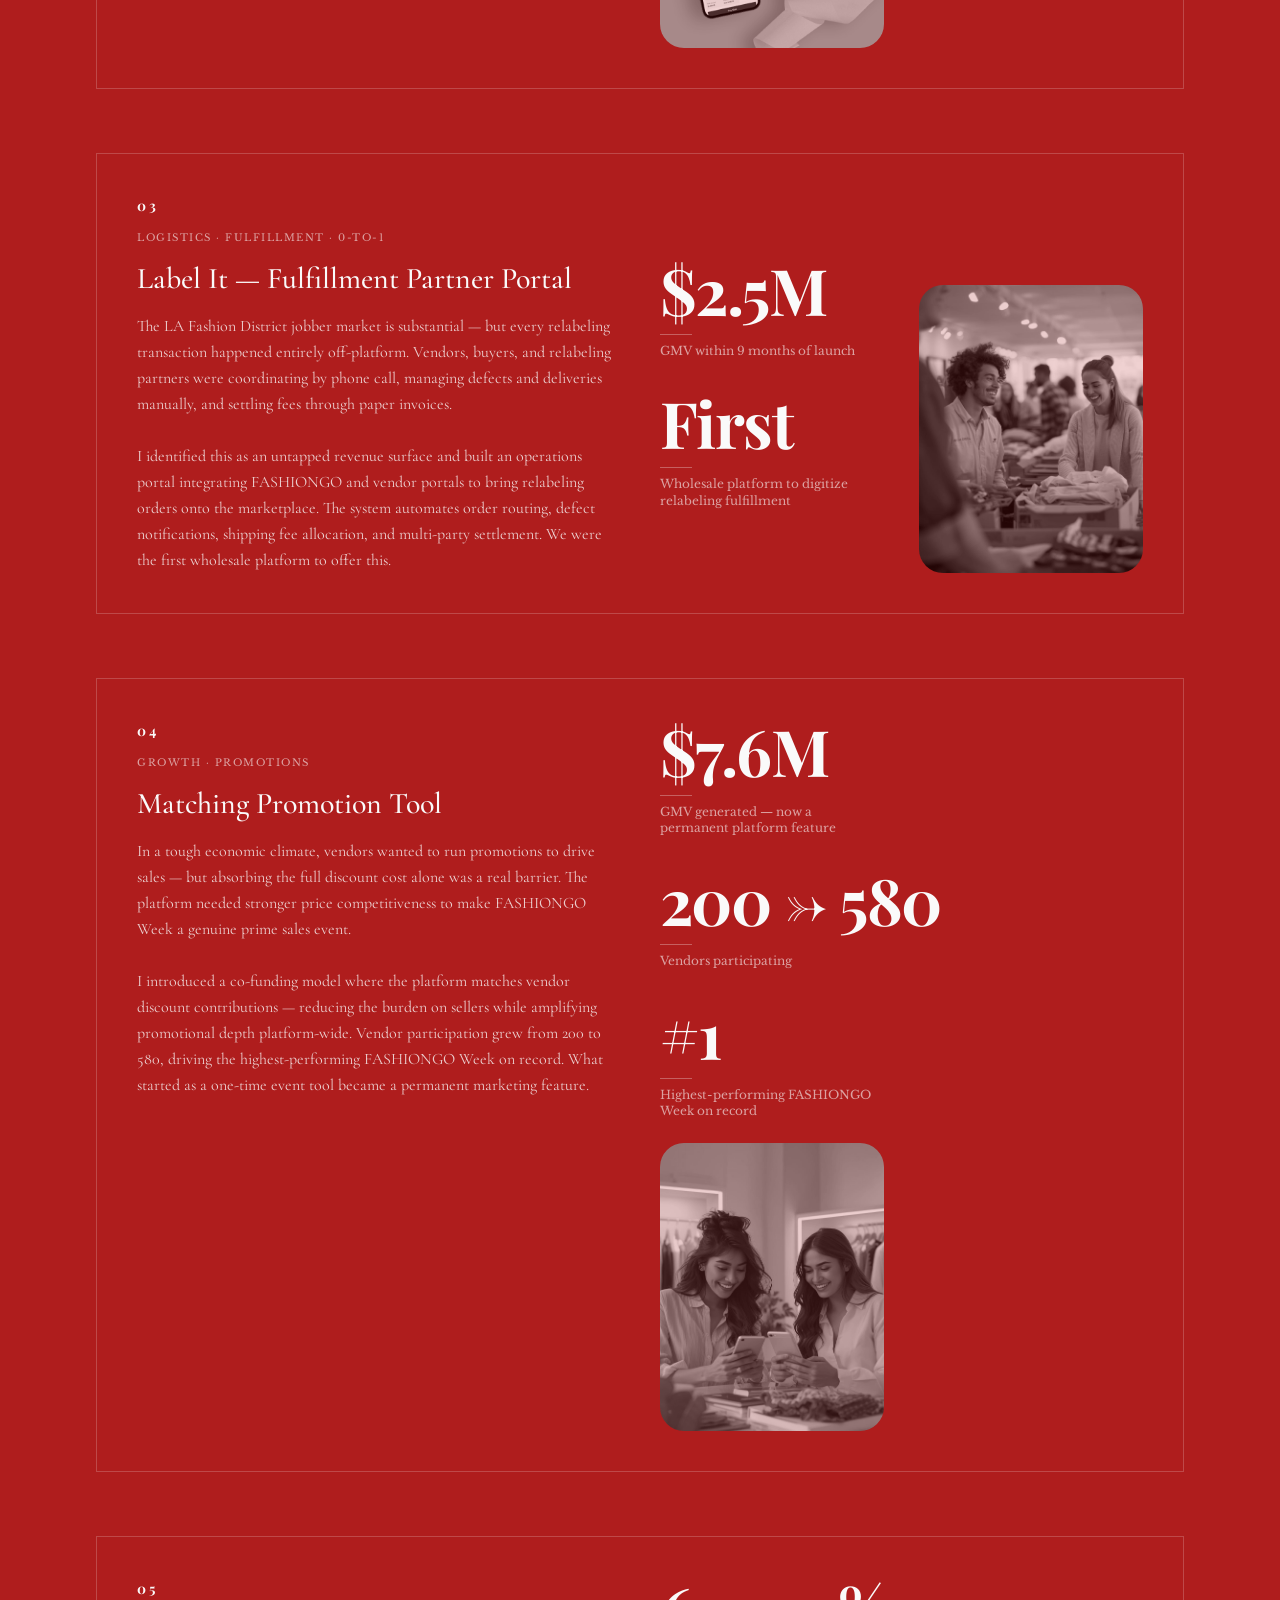
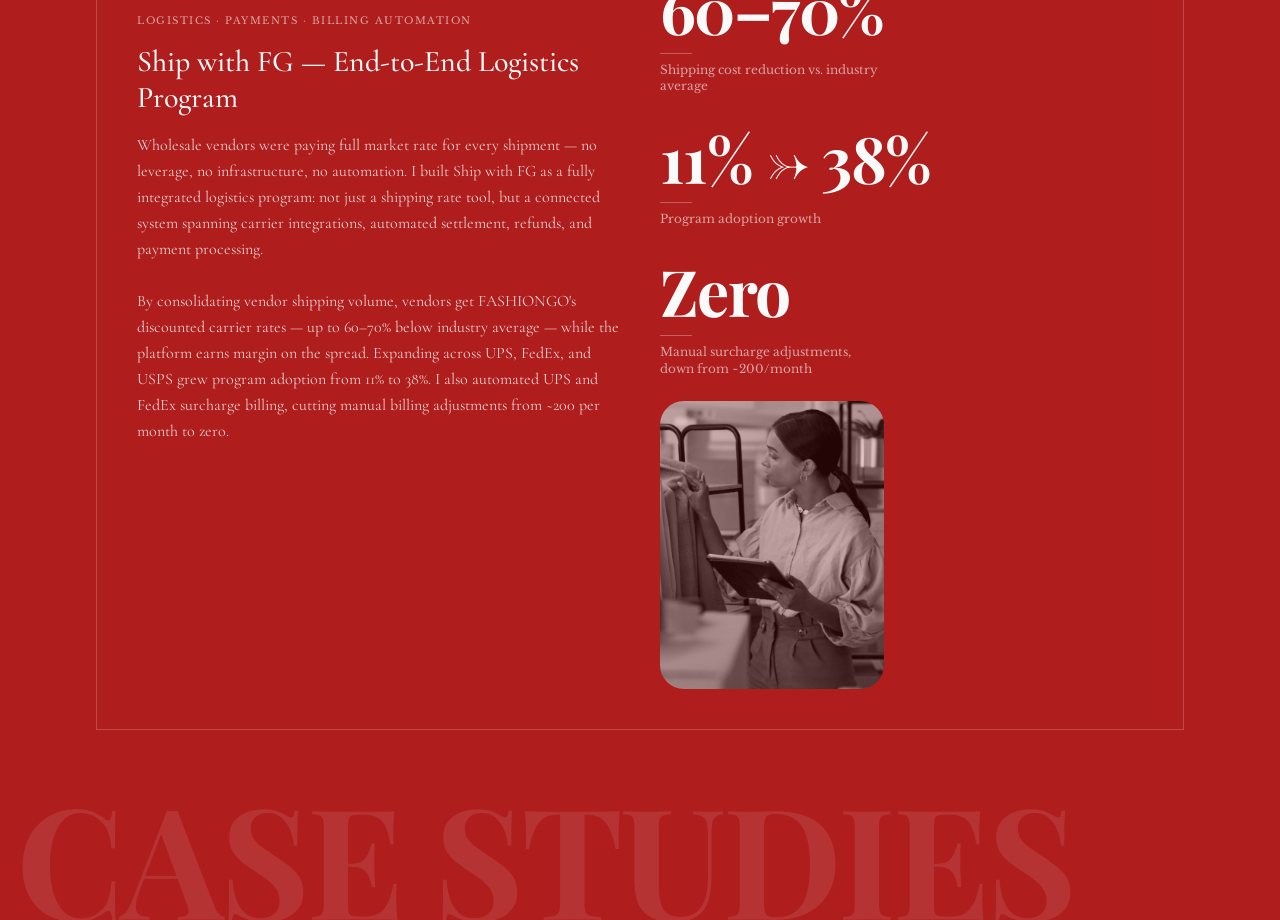
==== commit 30889ccf: "Rewrite resume for depth and accuracy; sync site - Resume: add summary and FASHIONGO context line; r" ====
--- a/ecommerce/index.html
+++ b/ecommerce/index.html
@@ -81,12 +81,12 @@
           <p class="case__tags">SaaS · Monetization · Launched June 2026</p>
           <h3 class="case__title">Shopcord — All-in-One Wholesale SaaS Platform</h3>
           <p class="case__text">FASHIONGO's revenue was transaction-based: the platform earned when orders flowed through the marketplace. The opportunity was to become the system wholesale vendors run their entire business on — and to turn that into recurring revenue.</p>
-          <p class="case__text">I built and launched Shopcord, an all-in-one SaaS platform for wholesale vendors covering inventory and line sheet management, order processing, payments and settlements, shipping, and SMS/email marketing. Monetized through subscriptions and integrated payments, it shifts FASHIONGO from transaction-based to recurring revenue. I'm now leading the Phase 2.5 expansion.</p>
+          <p class="case__text">I was the sole PM on Shopcord's build, writing every PRD and taking a team of 7 engineers and 4 designers from spec to launch. Shopcord is an all-in-one SaaS platform for wholesale vendors covering inventory and line sheet management, order processing, payments and settlements, shipping, and SMS/email marketing. Monetized through subscriptions and integrated payments, it shifts FASHIONGO from transaction-based to recurring revenue. About 300 vendors onboarded in the first five months, and I'm now leading the Phase 2.5 expansion.</p>
         </div>
         <div class="case__aside">
           <div class="case__metrics">
+            <div class="metric"><span class="metric__value">~300</span><p class="metric__label">Vendors onboarded in the first 5 months</p></div>
             <div class="metric"><span class="metric__value">June 2026</span><p class="metric__label">Launched — now leading Phase 2.5 expansion</p></div>
-            <div class="metric"><span class="metric__value">All-in-one</span><p class="metric__label">Inventory, orders, payments, shipping &amp; marketing</p></div>
             <div class="metric"><span class="metric__value">Recurring</span><p class="metric__label">Subscription + integrated payments revenue model</p></div>
           </div>
         </div>
@@ -120,7 +120,7 @@
         </div>
         <div class="case__aside">
           <div class="case__metrics">
-            <div class="metric"><span class="metric__value">$2.5M</span><p class="metric__label">Revenue within 9 months of launch</p></div>
+            <div class="metric"><span class="metric__value">$2.5M</span><p class="metric__label">GMV within 9 months of launch</p></div>
             <div class="metric"><span class="metric__value">First</span><p class="metric__label">Wholesale platform to digitize relabeling fulfillment</p></div>
           </div>
           <div class="case__media">
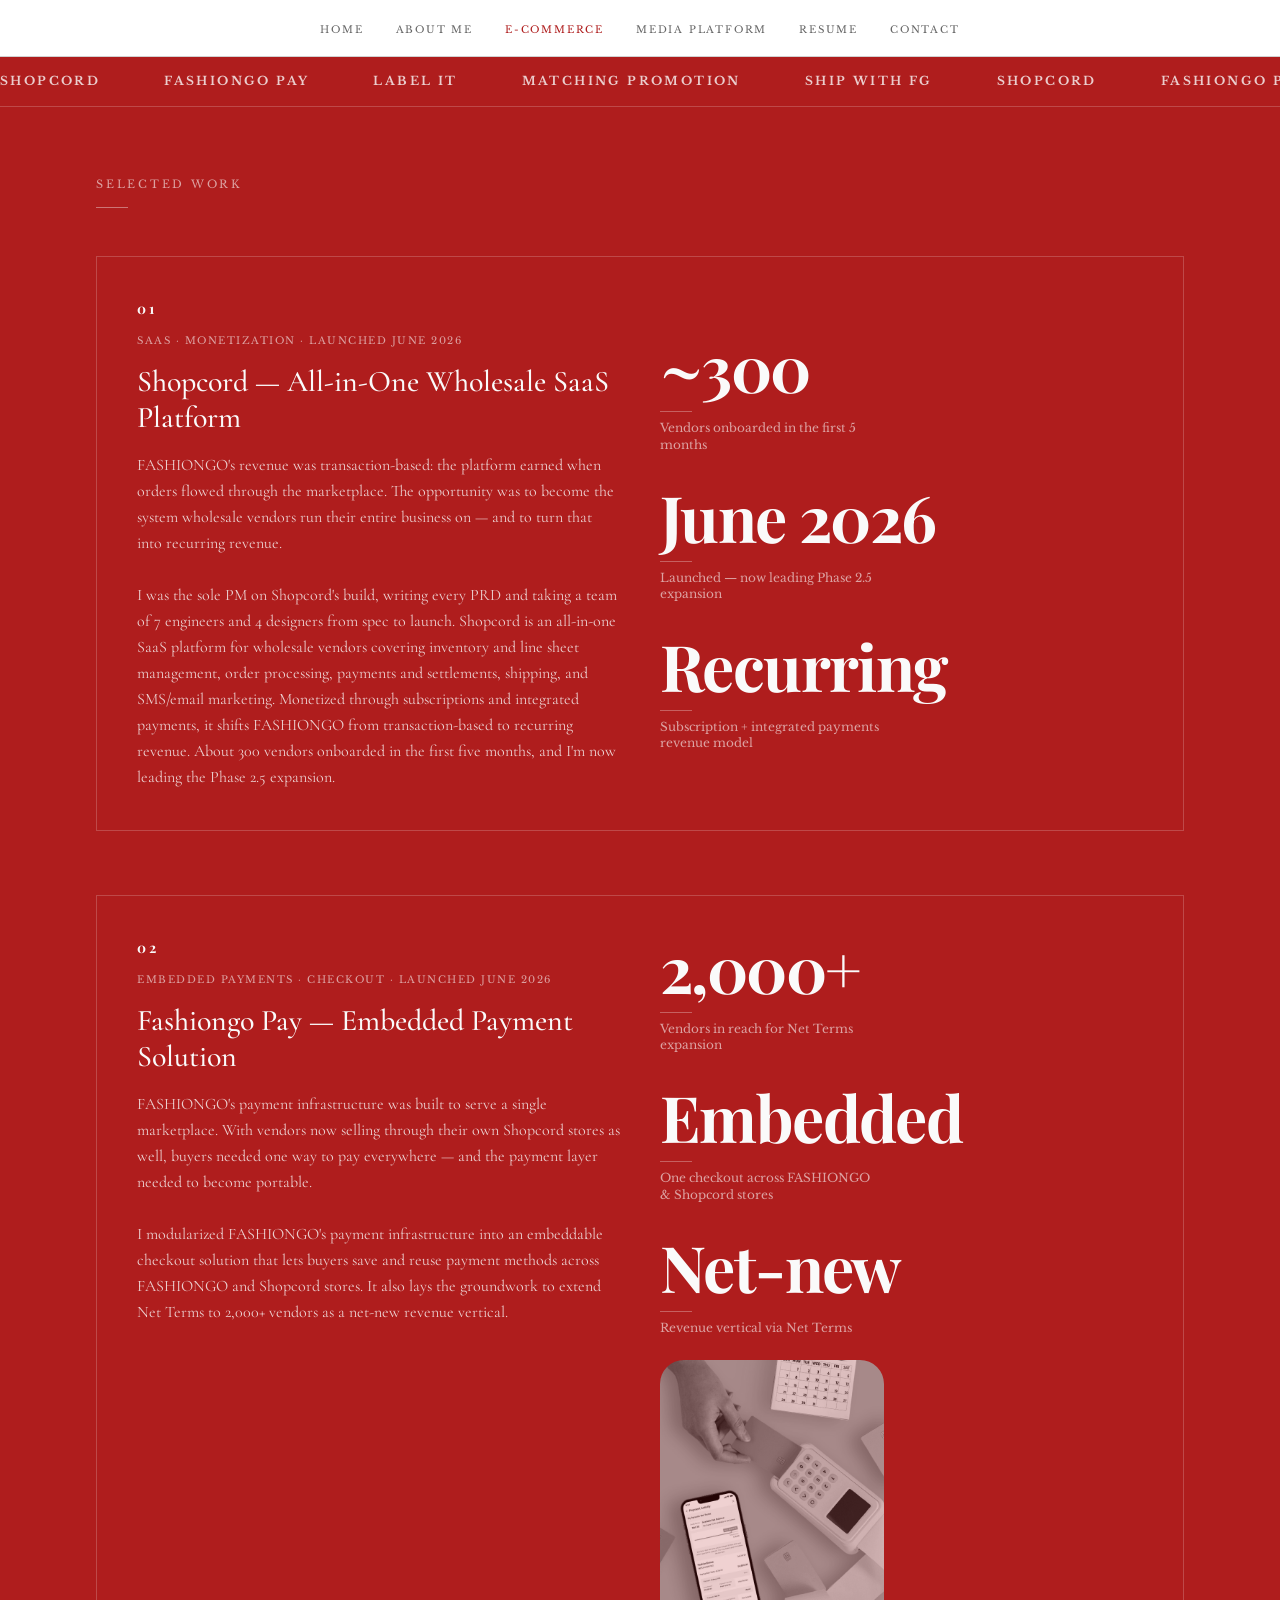
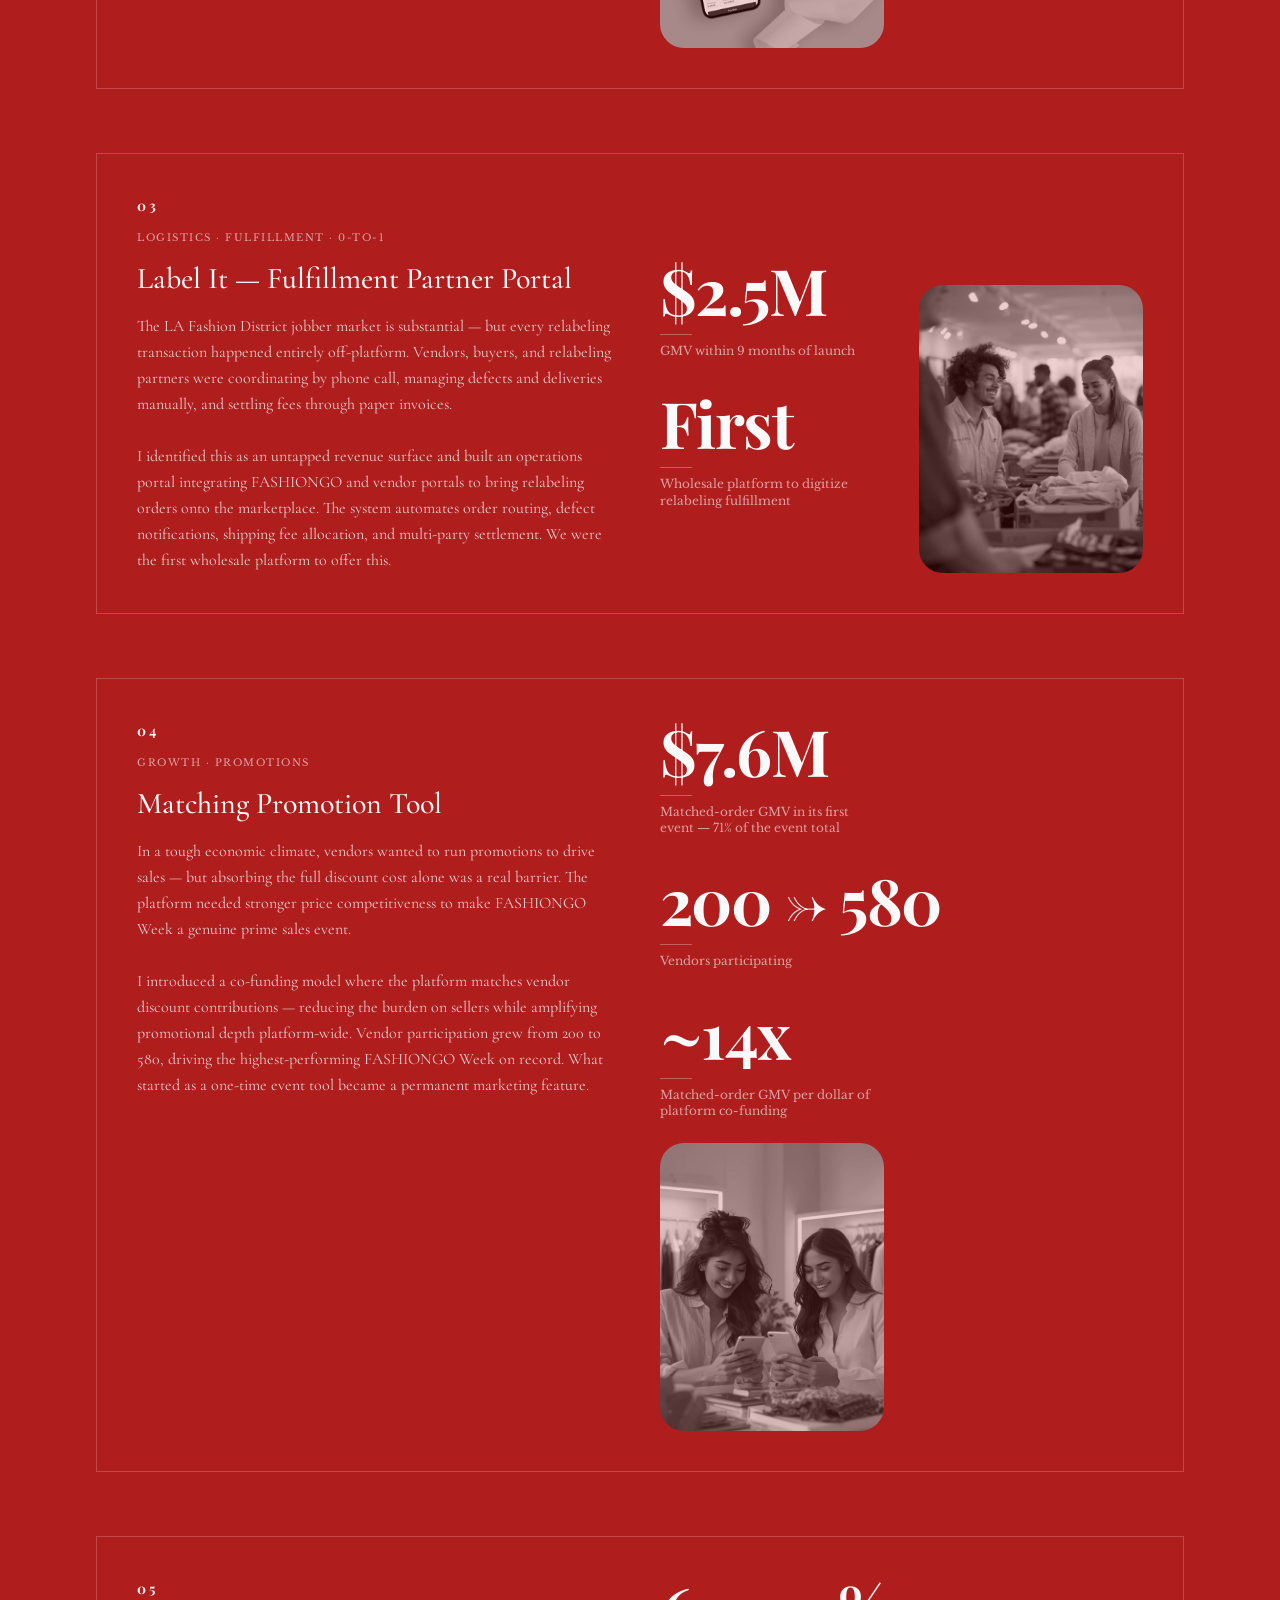
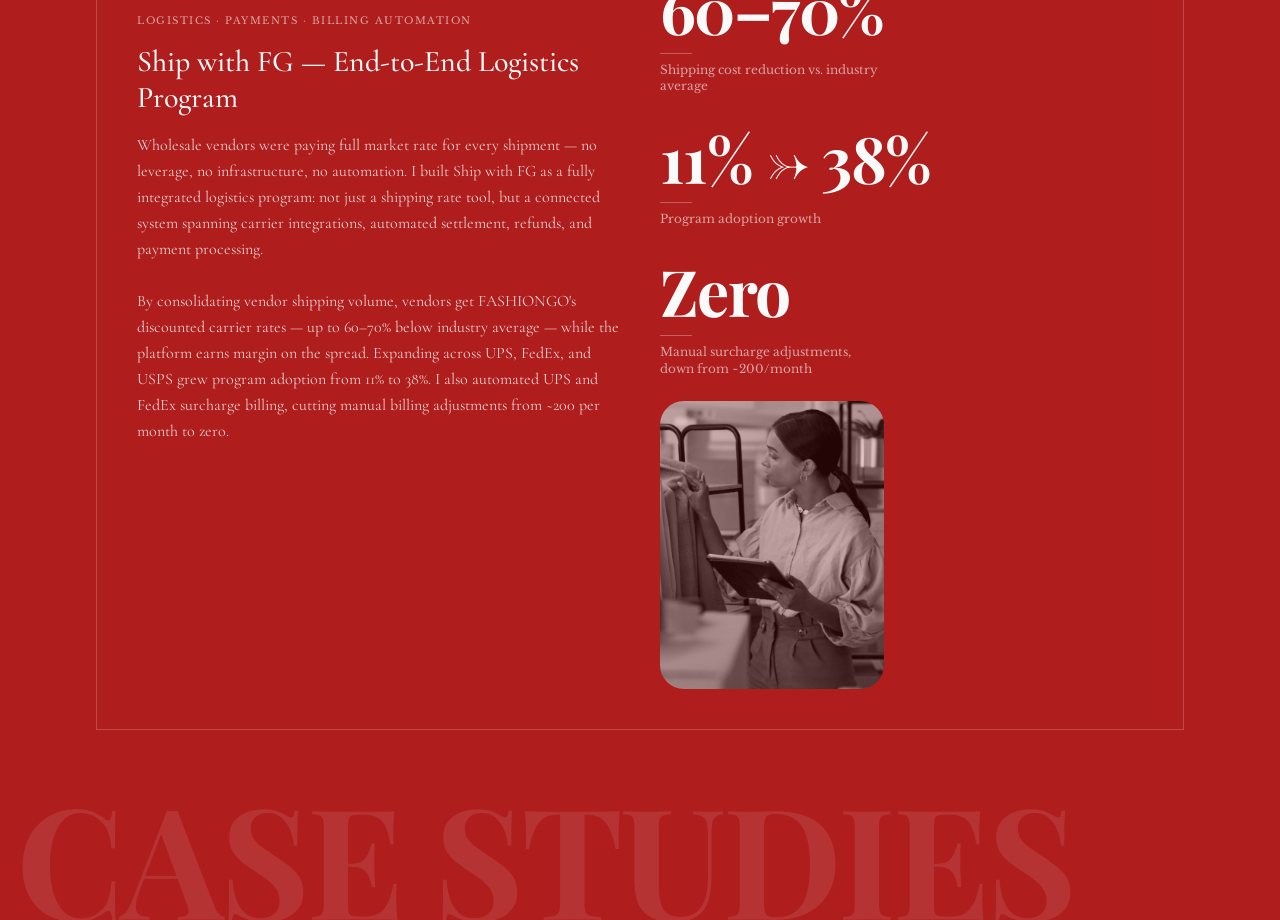
==== commit 7a0ca2a2: "Add settlement volume and matching promotion results to resume - Settlement: $1.1B+ paid out to 2,00" ====
--- a/ecommerce/index.html
+++ b/ecommerce/index.html
@@ -138,9 +138,9 @@
         </div>
         <div class="case__aside">
           <div class="case__metrics">
-            <div class="metric"><span class="metric__value">$7.6M</span><p class="metric__label">GMV generated — now a permanent platform feature</p></div>
+            <div class="metric"><span class="metric__value">$7.6M</span><p class="metric__label">Matched-order GMV in its first event — 71% of the event total</p></div>
             <div class="metric"><span class="metric__value">200 → 580</span><p class="metric__label">Vendors participating</p></div>
-            <div class="metric"><span class="metric__value">#1</span><p class="metric__label">Highest-performing FASHIONGO Week on record</p></div>
+            <div class="metric"><span class="metric__value">~14x</span><p class="metric__label">Matched-order GMV per dollar of platform co-funding</p></div>
           </div>
           <div class="case__media">
             <img src="../assets/img/case-matching-promo.jpg" alt="Matching Promotion Tool" loading="lazy">
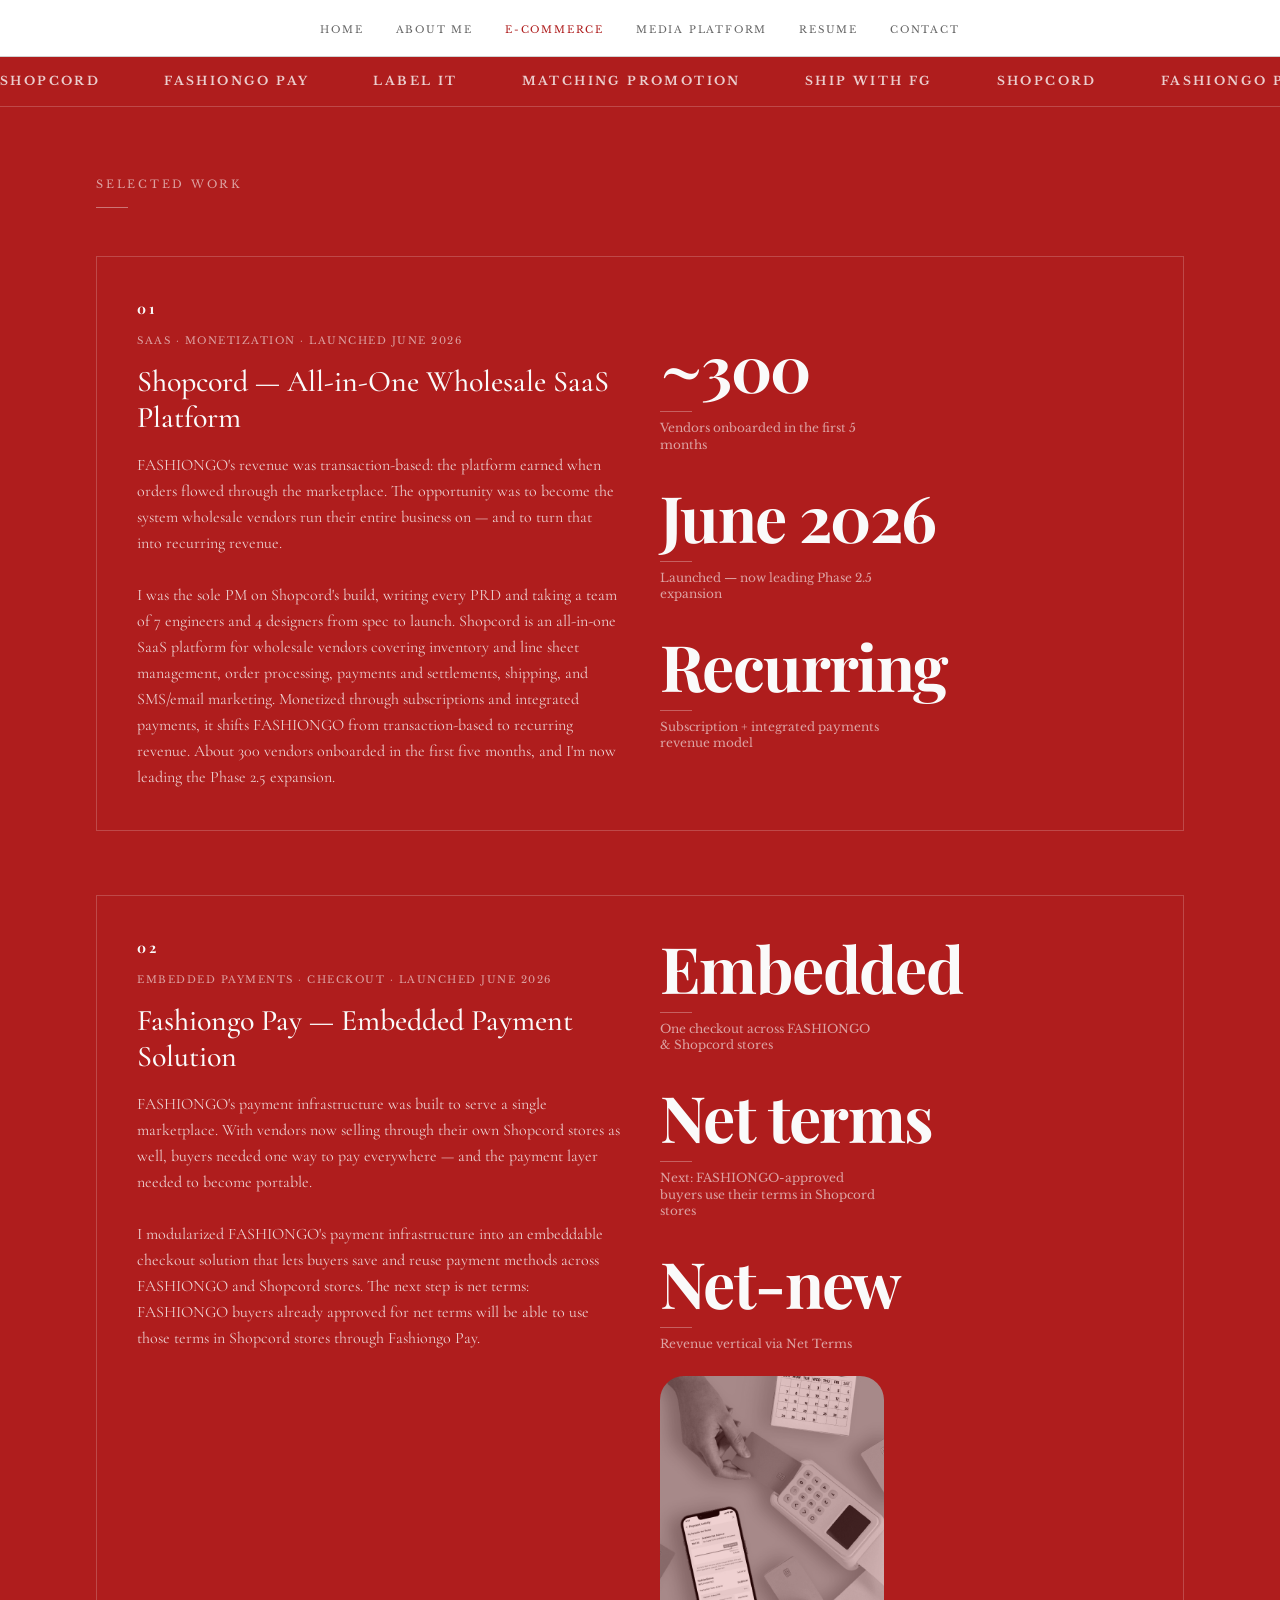
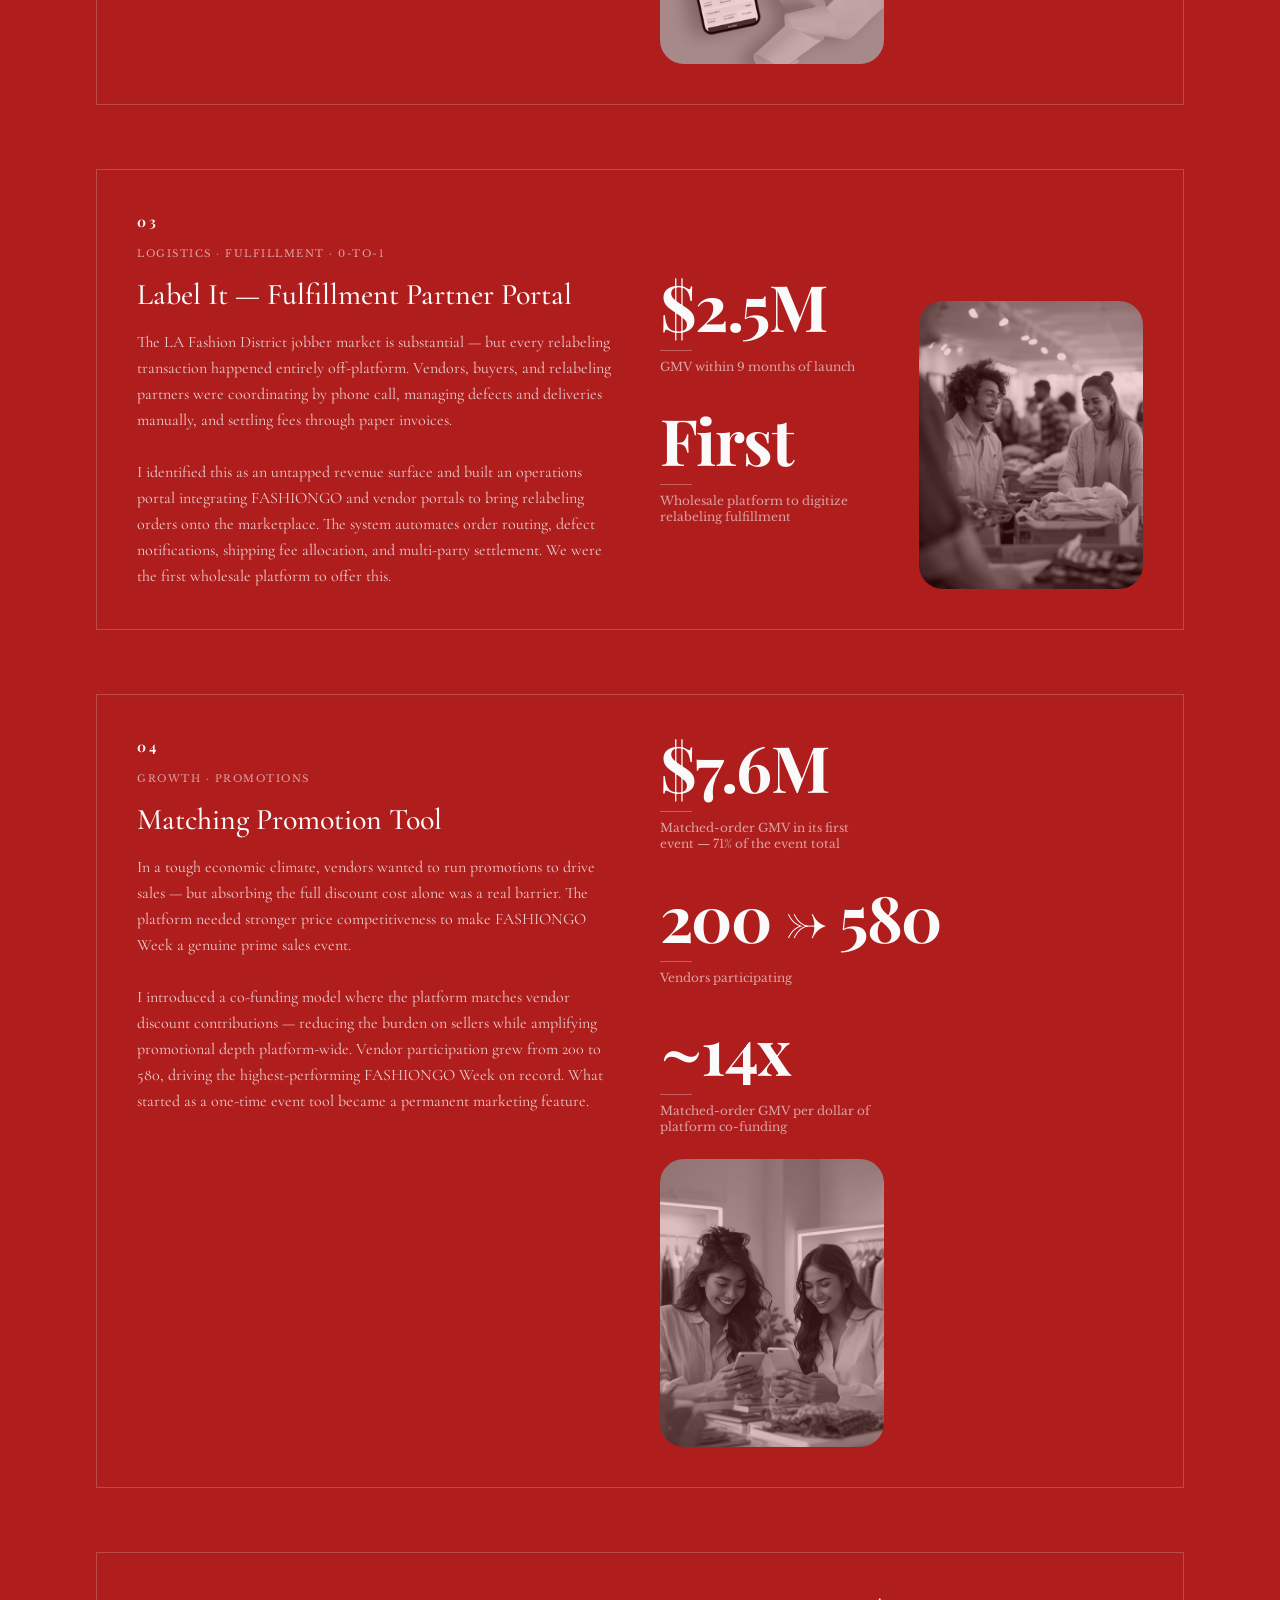
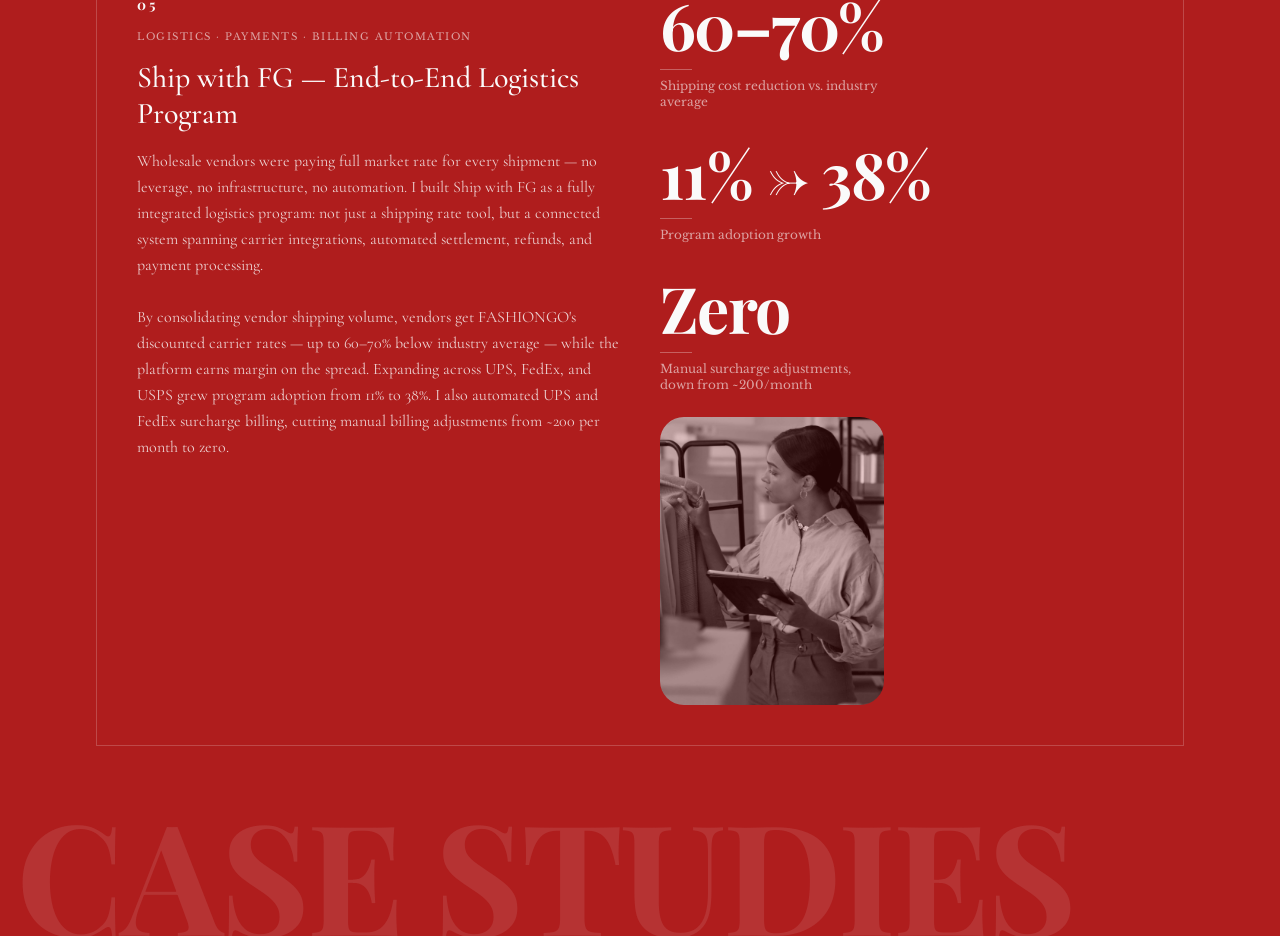
==== commit a377e0e2: "Separate first net terms launch from Fashiongo Pay's next step - Net terms bullet: FASHIONGO's first" ====
--- a/ecommerce/index.html
+++ b/ecommerce/index.html
@@ -97,12 +97,12 @@
           <p class="case__tags">Embedded Payments · Checkout · Launched June 2026</p>
           <h3 class="case__title">Fashiongo Pay — Embedded Payment Solution</h3>
           <p class="case__text">FASHIONGO's payment infrastructure was built to serve a single marketplace. With vendors now selling through their own Shopcord stores as well, buyers needed one way to pay everywhere — and the payment layer needed to become portable.</p>
-          <p class="case__text">I modularized FASHIONGO's payment infrastructure into an embeddable checkout solution that lets buyers save and reuse payment methods across FASHIONGO and Shopcord stores. It also lays the groundwork to extend Net Terms to 2,000+ vendors as a net-new revenue vertical.</p>
+          <p class="case__text">I modularized FASHIONGO's payment infrastructure into an embeddable checkout solution that lets buyers save and reuse payment methods across FASHIONGO and Shopcord stores. The next step is net terms: FASHIONGO buyers already approved for net terms will be able to use those terms in Shopcord stores through Fashiongo Pay.</p>
         </div>
         <div class="case__aside">
           <div class="case__metrics">
-            <div class="metric"><span class="metric__value">2,000+</span><p class="metric__label">Vendors in reach for Net Terms expansion</p></div>
             <div class="metric"><span class="metric__value">Embedded</span><p class="metric__label">One checkout across FASHIONGO &amp; Shopcord stores</p></div>
+            <div class="metric"><span class="metric__value">Net terms</span><p class="metric__label">Next: FASHIONGO-approved buyers use their terms in Shopcord stores</p></div>
             <div class="metric"><span class="metric__value">Net-new</span><p class="metric__label">Revenue vertical via Net Terms</p></div>
           </div>
           <div class="case__media">
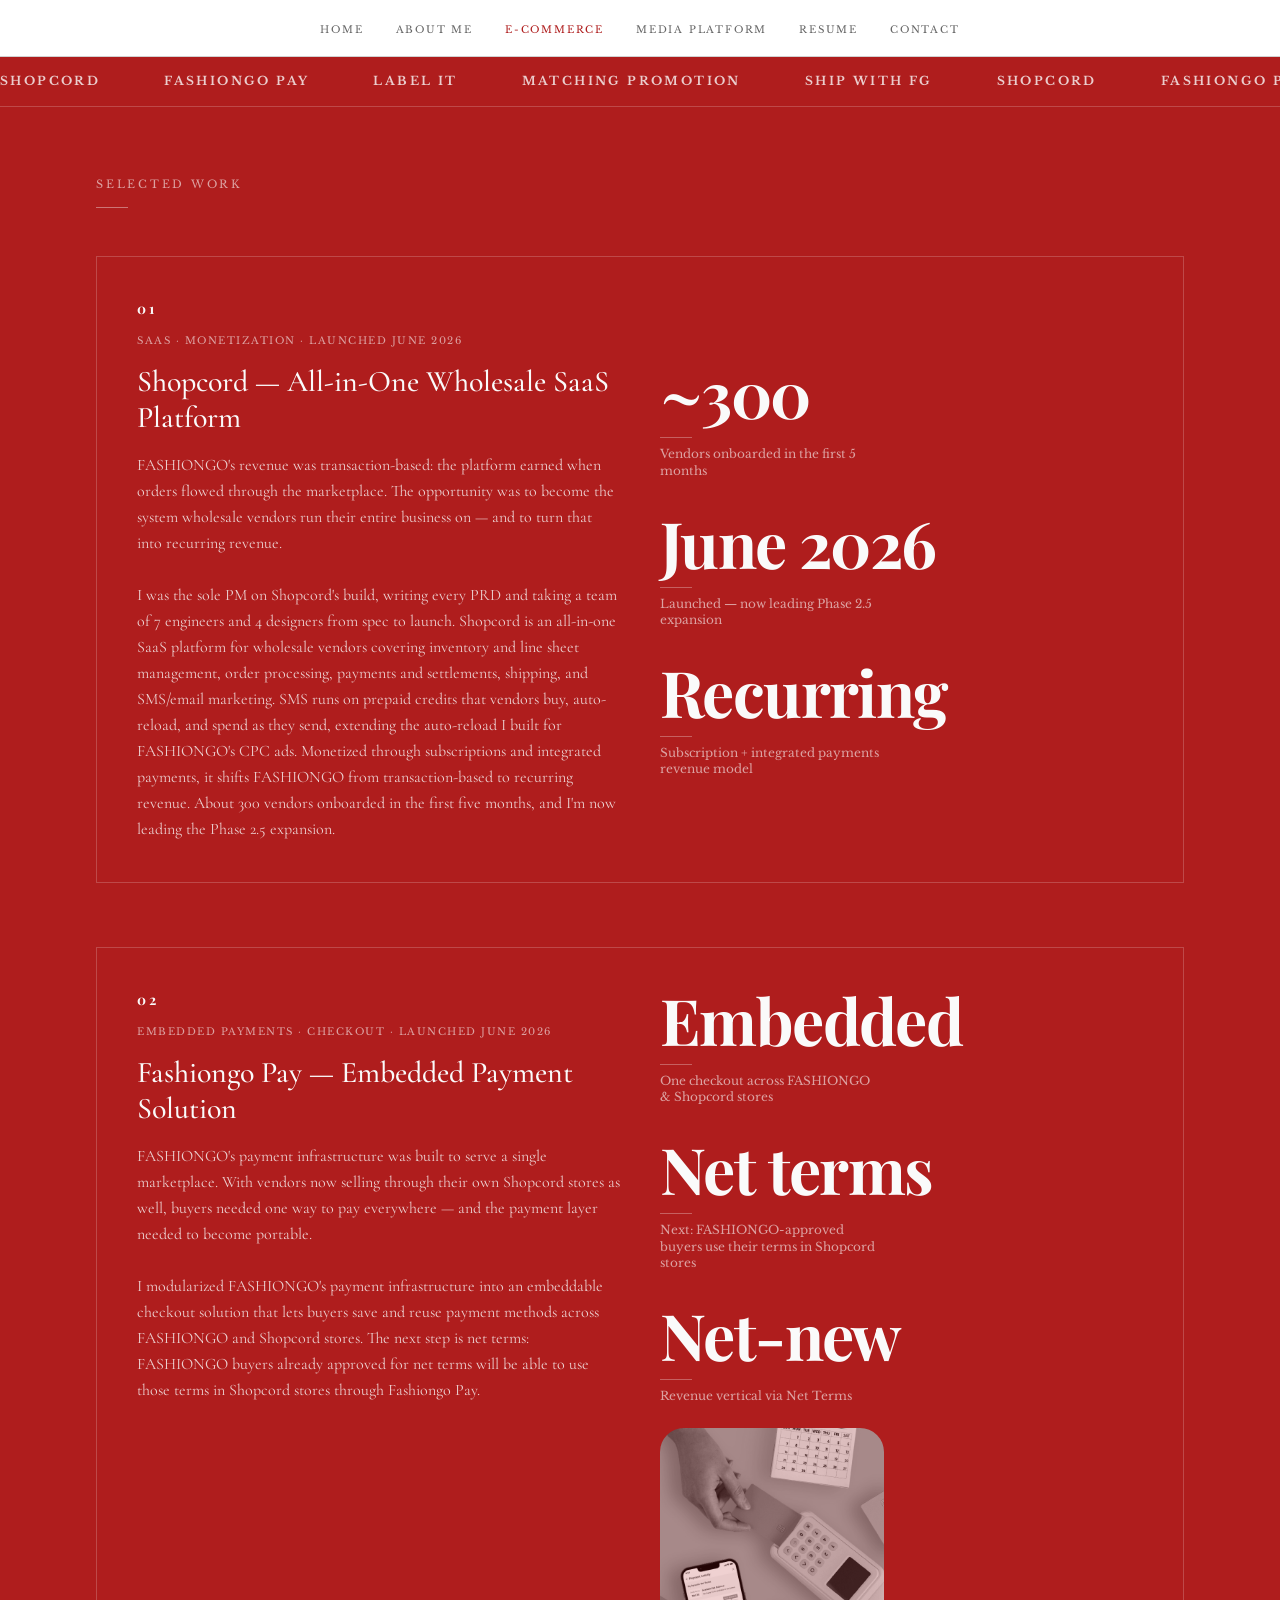
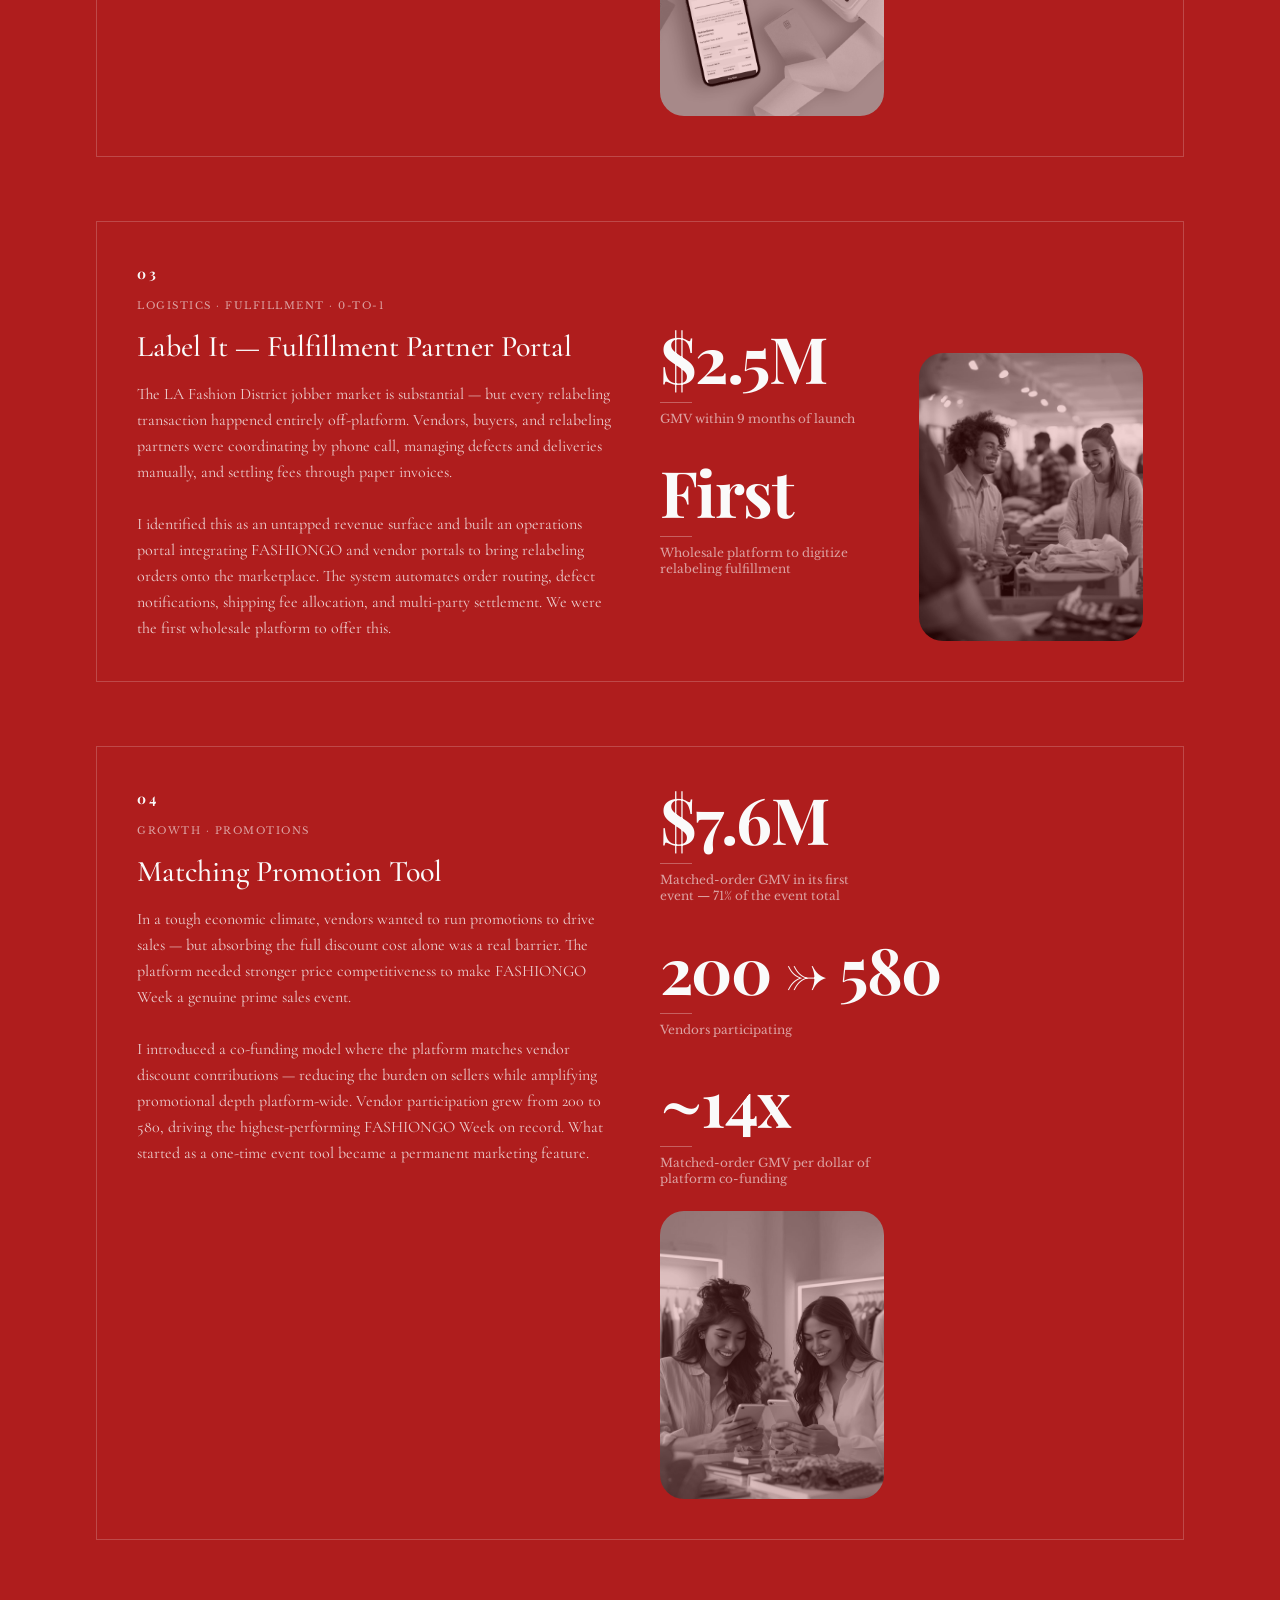
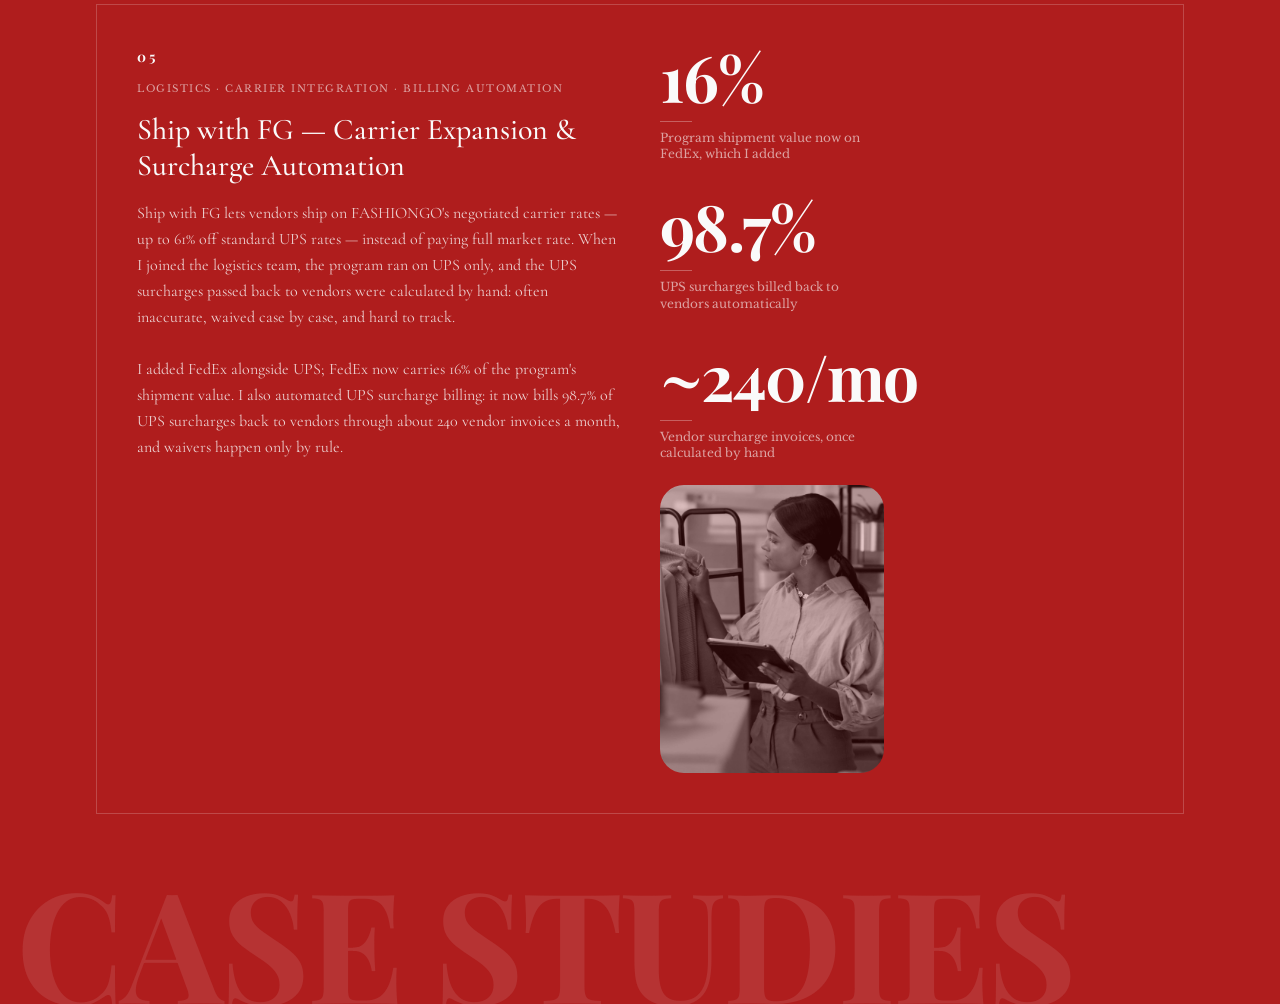
==== commit 7e644716: "Sync site with the current resume (public version) - Resume page: official titles (Junior Product Ma" ====
--- a/ecommerce/index.html
+++ b/ecommerce/index.html
@@ -81,7 +81,7 @@
           <p class="case__tags">SaaS · Monetization · Launched June 2026</p>
           <h3 class="case__title">Shopcord — All-in-One Wholesale SaaS Platform</h3>
           <p class="case__text">FASHIONGO's revenue was transaction-based: the platform earned when orders flowed through the marketplace. The opportunity was to become the system wholesale vendors run their entire business on — and to turn that into recurring revenue.</p>
-          <p class="case__text">I was the sole PM on Shopcord's build, writing every PRD and taking a team of 7 engineers and 4 designers from spec to launch. Shopcord is an all-in-one SaaS platform for wholesale vendors covering inventory and line sheet management, order processing, payments and settlements, shipping, and SMS/email marketing. Monetized through subscriptions and integrated payments, it shifts FASHIONGO from transaction-based to recurring revenue. About 300 vendors onboarded in the first five months, and I'm now leading the Phase 2.5 expansion.</p>
+          <p class="case__text">I was the sole PM on Shopcord's build, writing every PRD and taking a team of 7 engineers and 4 designers from spec to launch. Shopcord is an all-in-one SaaS platform for wholesale vendors covering inventory and line sheet management, order processing, payments and settlements, shipping, and SMS/email marketing. SMS runs on prepaid credits that vendors buy, auto-reload, and spend as they send, extending the auto-reload I built for FASHIONGO's CPC ads. Monetized through subscriptions and integrated payments, it shifts FASHIONGO from transaction-based to recurring revenue. About 300 vendors onboarded in the first five months, and I'm now leading the Phase 2.5 expansion.</p>
         </div>
         <div class="case__aside">
           <div class="case__metrics">
@@ -150,19 +150,19 @@
       <article class="case reveal" id="ship-with-fg">
         <div class="case__body">
           <span class="case__num">05</span>
-          <p class="case__tags">Logistics · Payments · Billing Automation</p>
-          <h3 class="case__title">Ship with FG — End-to-End Logistics Program</h3>
-          <p class="case__text">Wholesale vendors were paying full market rate for every shipment — no leverage, no infrastructure, no automation. I built Ship with FG as a fully integrated logistics program: not just a shipping rate tool, but a connected system spanning carrier integrations, automated settlement, refunds, and payment processing.</p>
-          <p class="case__text">By consolidating vendor shipping volume, vendors get FASHIONGO's discounted carrier rates — up to 60–70% below industry average — while the platform earns margin on the spread. Expanding across UPS, FedEx, and USPS grew program adoption from 11% to 38%. I also automated UPS and FedEx surcharge billing, cutting manual billing adjustments from ~200 per month to zero.</p>
+          <p class="case__tags">Logistics · Carrier Integration · Billing Automation</p>
+          <h3 class="case__title">Ship with FG — Carrier Expansion &amp; Surcharge Automation</h3>
+          <p class="case__text">Ship with FG lets vendors ship on FASHIONGO's negotiated carrier rates — up to 61% off standard UPS rates — instead of paying full market rate. When I joined the logistics team, the program ran on UPS only, and the UPS surcharges passed back to vendors were calculated by hand: often inaccurate, waived case by case, and hard to track.</p>
+          <p class="case__text">I added FedEx alongside UPS; FedEx now carries 16% of the program's shipment value. I also automated UPS surcharge billing: it now bills 98.7% of UPS surcharges back to vendors through about 240 vendor invoices a month, and waivers happen only by rule.</p>
         </div>
         <div class="case__aside">
           <div class="case__metrics">
-            <div class="metric"><span class="metric__value">60–70%</span><p class="metric__label">Shipping cost reduction vs. industry average</p></div>
-            <div class="metric"><span class="metric__value">11% → 38%</span><p class="metric__label">Program adoption growth</p></div>
-            <div class="metric"><span class="metric__value">Zero</span><p class="metric__label">Manual surcharge adjustments, down from ~200/month</p></div>
+            <div class="metric"><span class="metric__value">16%</span><p class="metric__label">Program shipment value now on FedEx, which I added</p></div>
+            <div class="metric"><span class="metric__value">98.7%</span><p class="metric__label">UPS surcharges billed back to vendors automatically</p></div>
+            <div class="metric"><span class="metric__value">~240/mo</span><p class="metric__label">Vendor surcharge invoices, once calculated by hand</p></div>
           </div>
           <div class="case__media">
-            <img src="../assets/img/case-ship-fg.png" alt="Ship with FG — End-to-End Logistics Program" loading="lazy">
+            <img src="../assets/img/case-ship-fg.png" alt="Ship with FG — Carrier Expansion &amp; Surcharge Automation" loading="lazy">
           </div>
         </div>
       </article>
